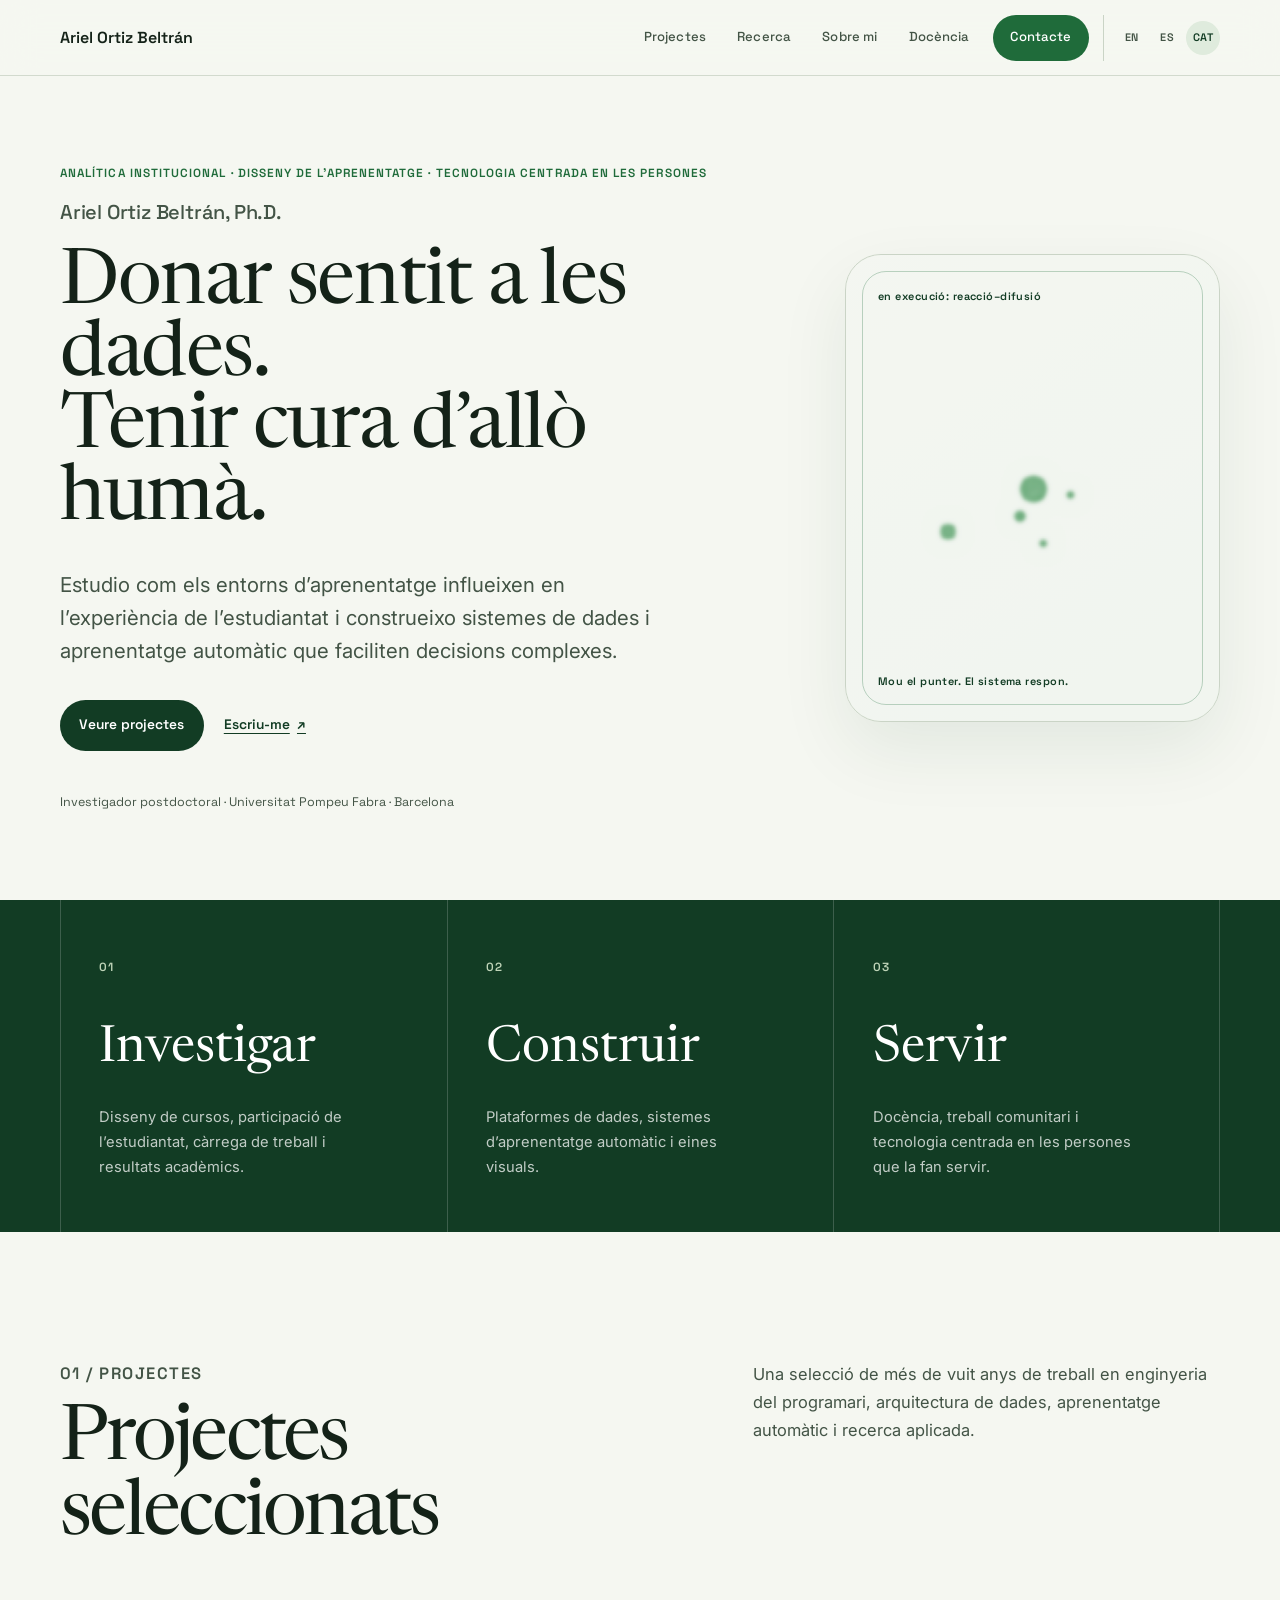
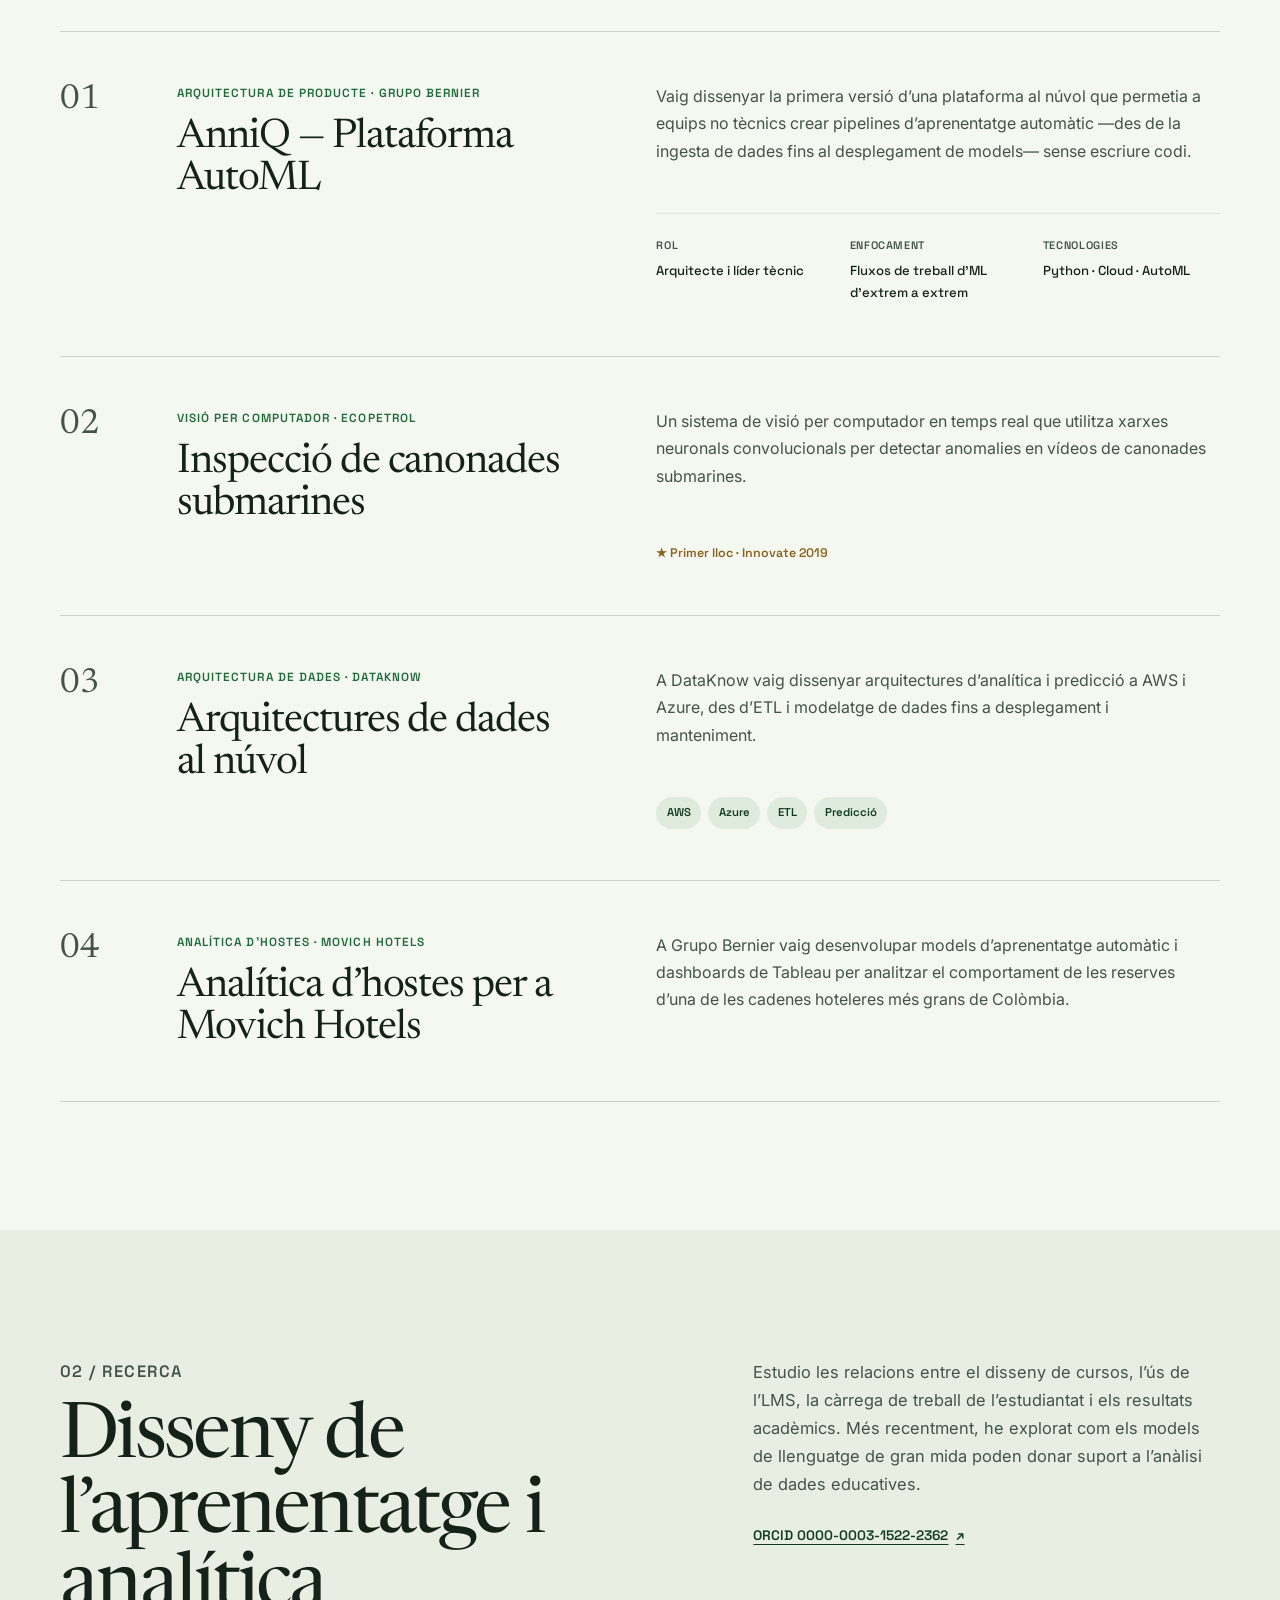
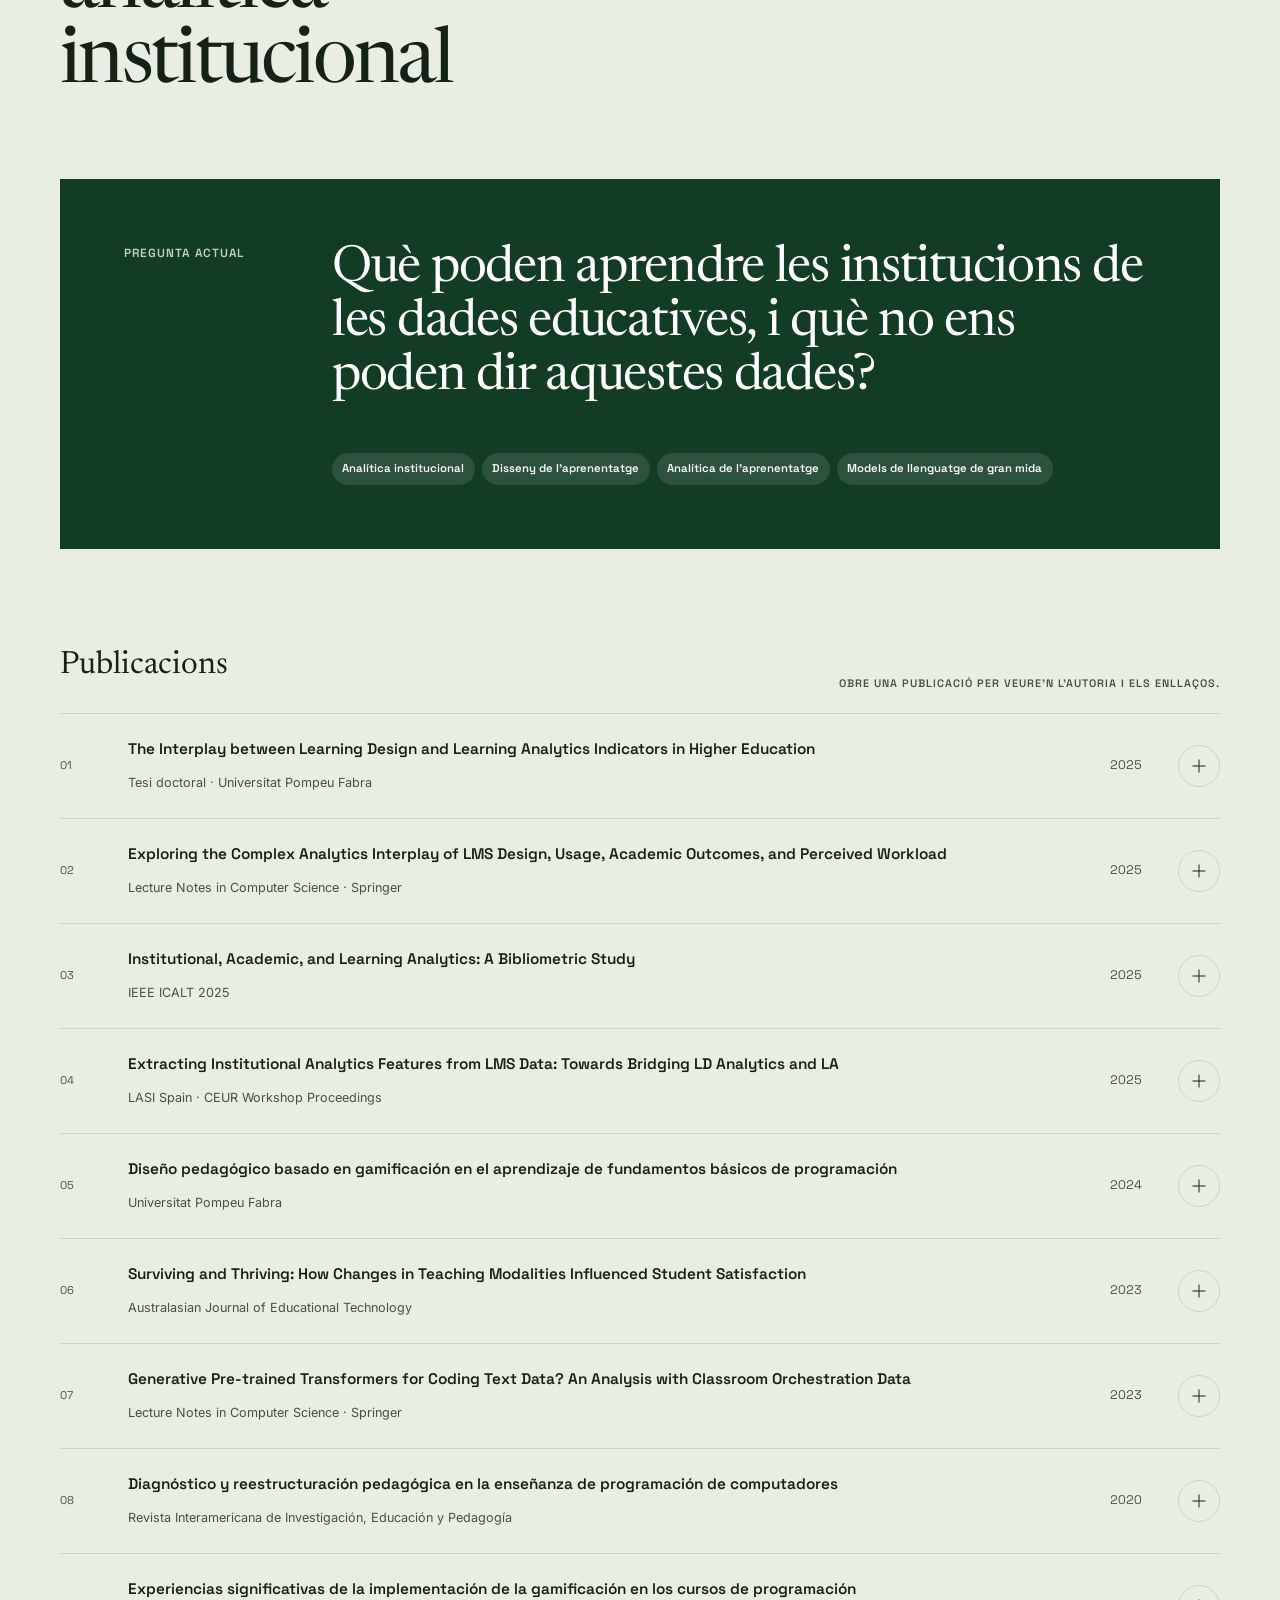
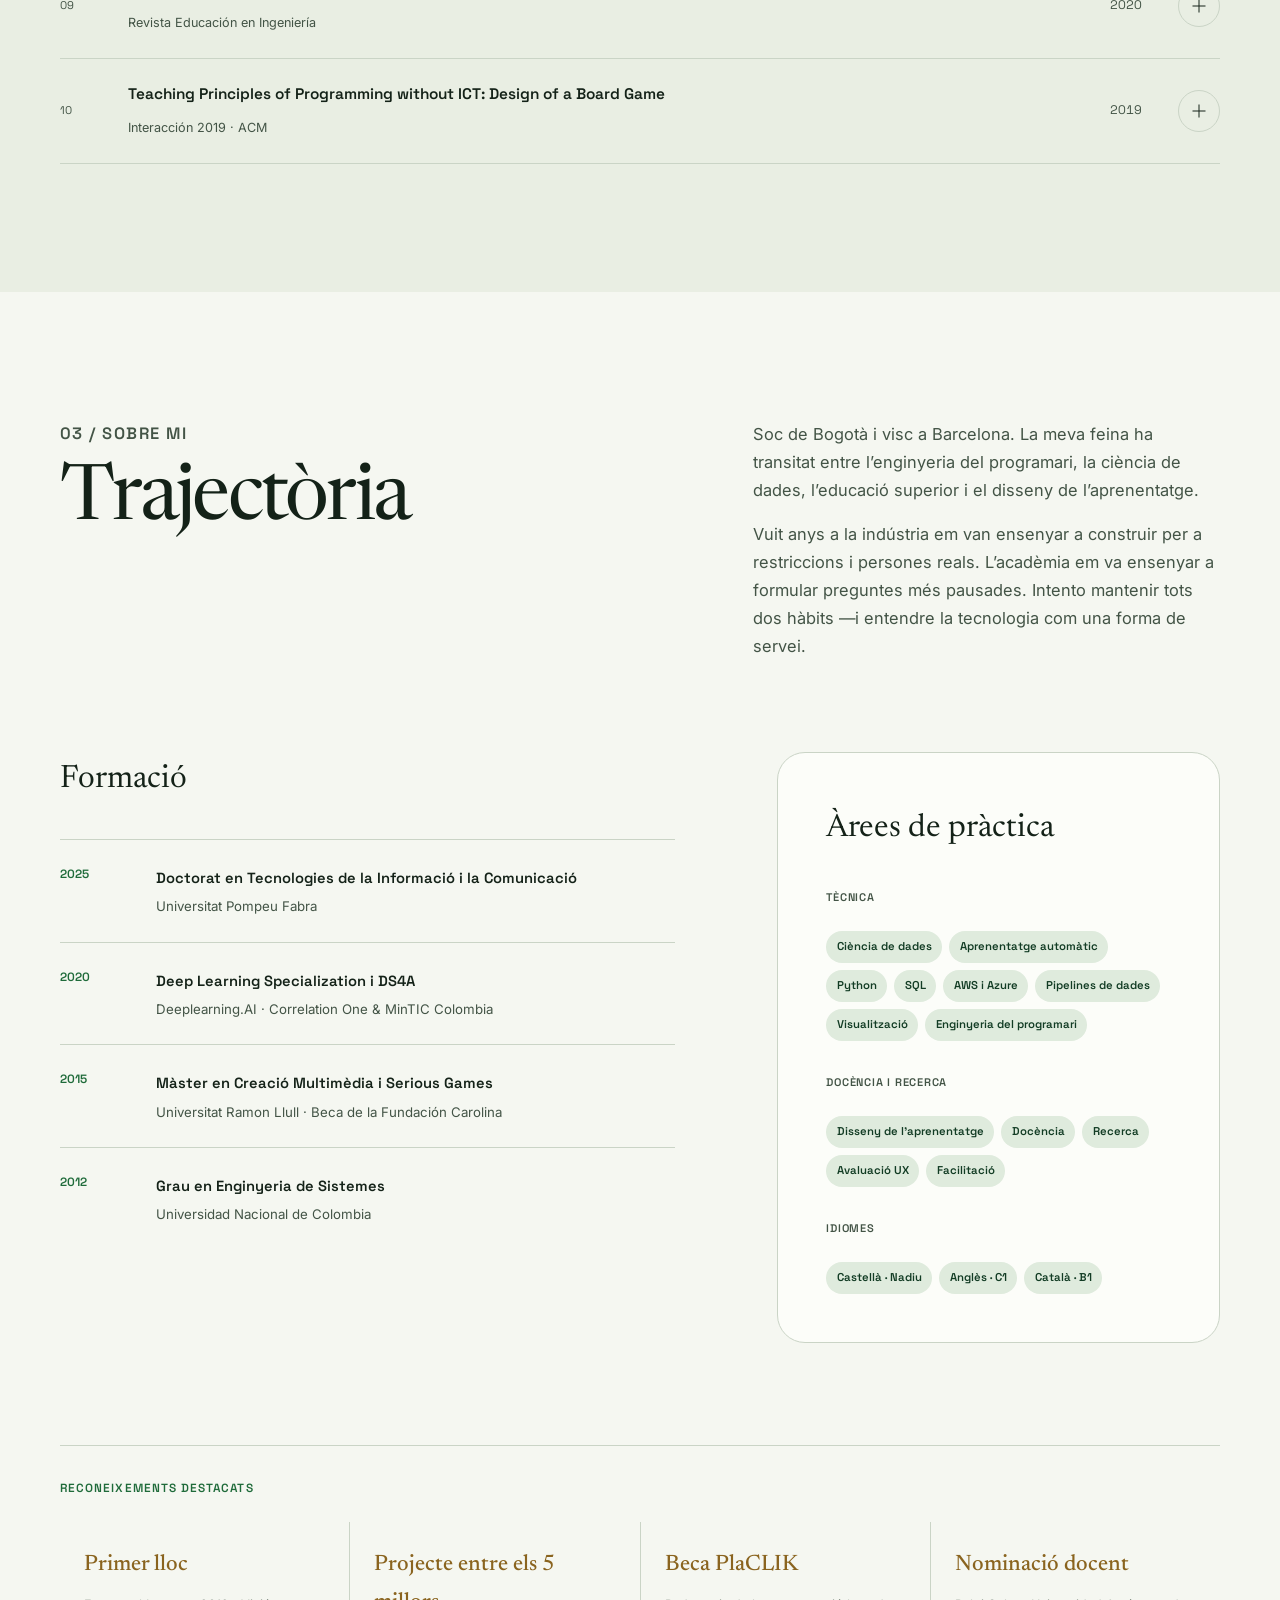
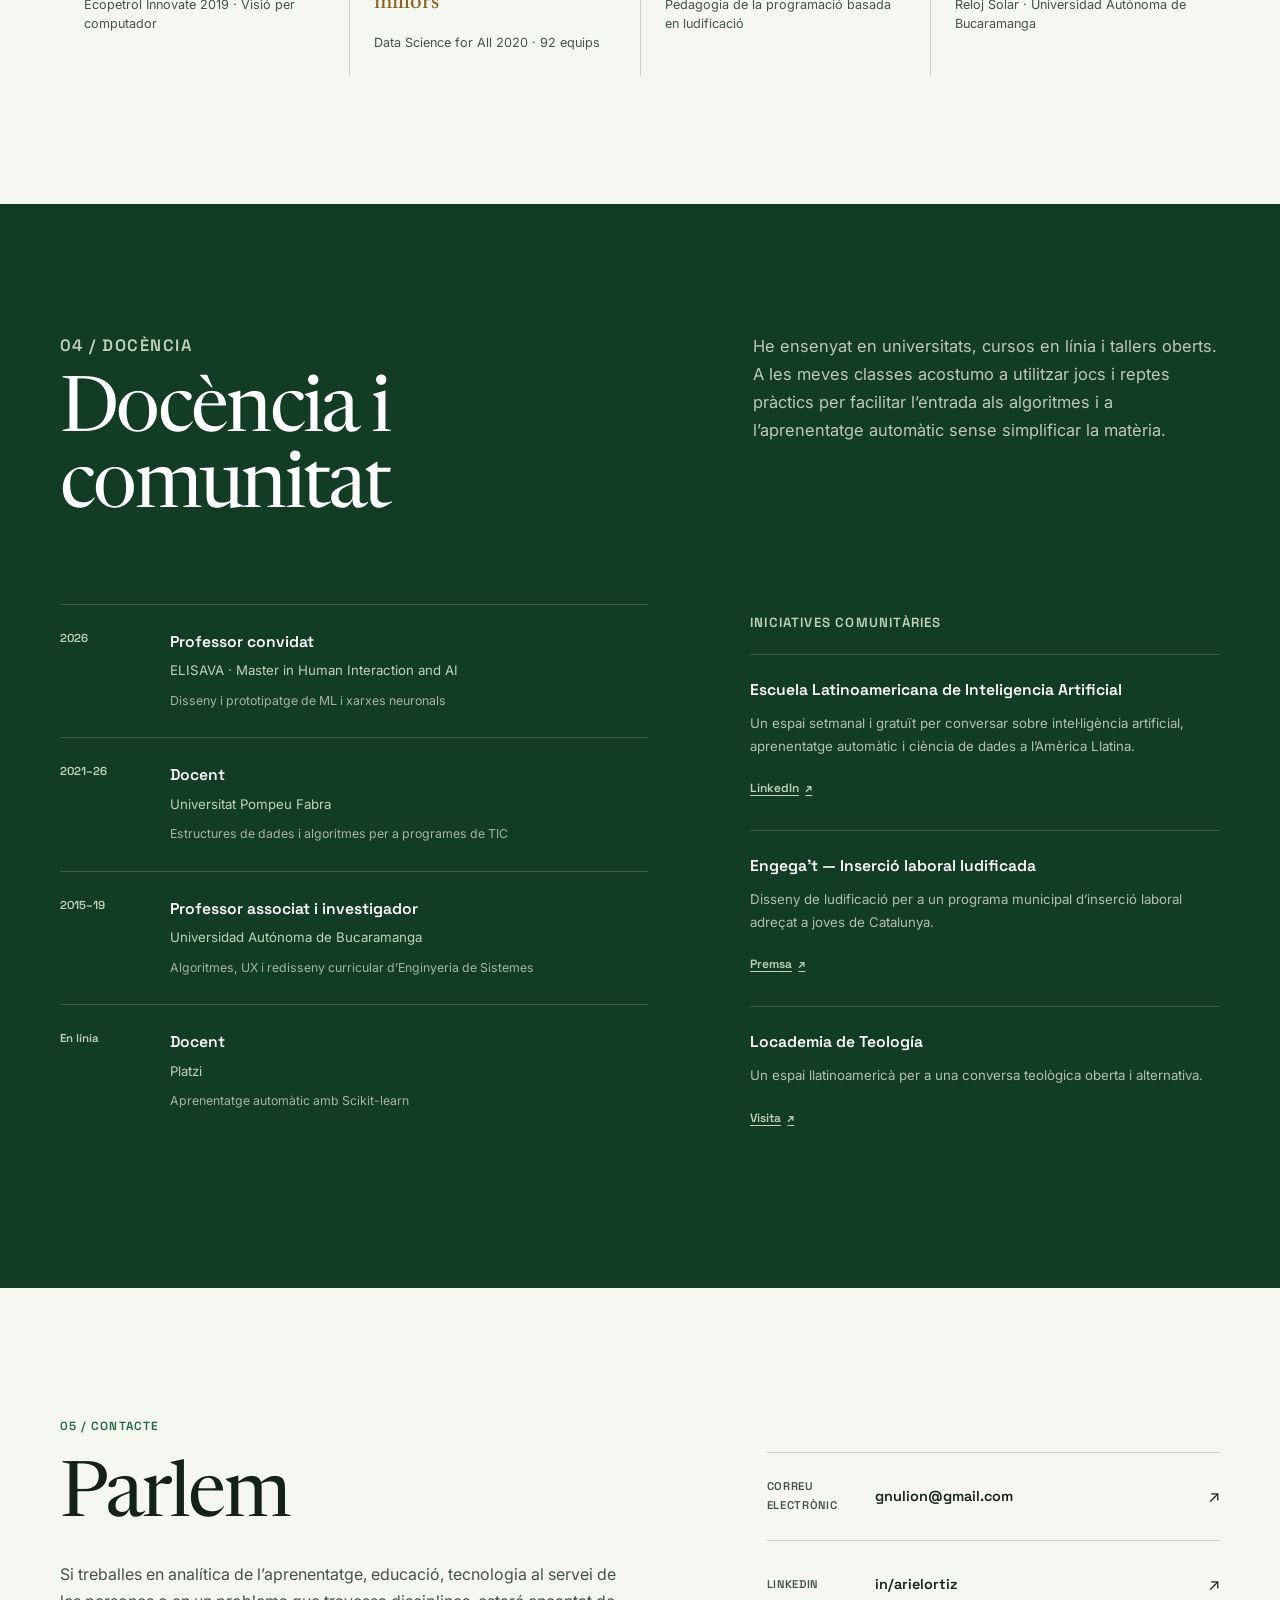
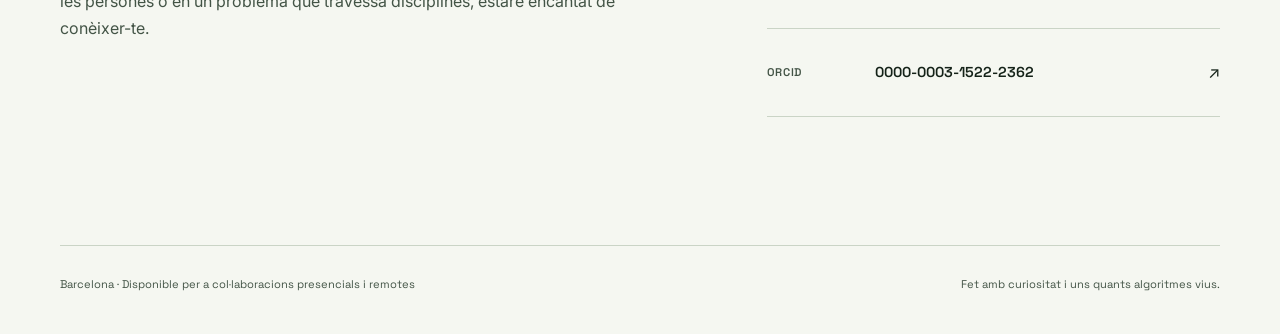
==== ca/index.html @ 8d841910 "Add English, Spanish, and Catalan portfolio locales" ====
<!DOCTYPE html>
<html lang="ca">
<head>
  <meta charset="UTF-8">
  <meta name="viewport" content="width=device-width, initial-scale=1.0">
  <title>Ariel Ortiz Beltrán — Investigador, enginyer i educador</title>
  <meta name="description" content="Investigador en analítica institucional i disseny de l’aprenentatge, amb experiència en arquitectura de dades, aprenentatge automàtic i educació superior.">
  <meta name="theme-color" content="#F5F7F1">
  <link rel="canonical" href="https://portfolio.ludthor.es/ca/">
  <link rel="alternate" hreflang="en" href="https://portfolio.ludthor.es/">
  <link rel="alternate" hreflang="es" href="https://portfolio.ludthor.es/es/">
  <link rel="alternate" hreflang="ca" href="https://portfolio.ludthor.es/ca/">
  <link rel="alternate" hreflang="x-default" href="https://portfolio.ludthor.es/">
  <meta property="og:title" content="Ariel Ortiz Beltrán — Portafolis">
  <meta property="og:description" content="Donar sentit a les dades. Tenir cura d’allò humà.">
  <meta property="og:type" content="website">
  <meta property="og:url" content="https://portfolio.ludthor.es/ca/">
  <meta property="og:locale" content="ca_ES">
  <meta property="og:locale:alternate" content="en_US">
  <meta property="og:locale:alternate" content="es_ES">
  <link rel="preconnect" href="https://fonts.googleapis.com">
  <link rel="preconnect" href="https://fonts.gstatic.com" crossorigin>
  <link href="https://fonts.googleapis.com/css2?family=Newsreader:opsz,wght@6..72,400;6..72,500&amp;family=Space+Grotesk:wght@400;500;600&amp;family=Inter:wght@400;500&amp;display=swap" rel="stylesheet">
  <link rel="stylesheet" href="/css/style.css?v=i18n-20260901-5">
</head>
<body>
  <a href="#main" class="skip-link">Ves al contingut</a>

  <header class="site-header">
    <a href="#hero" class="wordmark" aria-label="Ariel Ortiz Beltrán, inici">
      <span class="wordmark-name">Ariel Ortiz Beltrán</span>
      <span class="wordmark-mark" aria-hidden="true">AOB</span>
    </a>

    <button class="nav-toggle" type="button" aria-expanded="false" aria-controls="main-nav">
      <span>Menú</span>
      <span class="nav-toggle-lines" aria-hidden="true"></span>
    </button>

    <nav id="main-nav" class="nav" aria-label="Navegació principal">
      <a href="#work" class="nav-link">Projectes</a>
      <a href="#research" class="nav-link">Recerca</a>
      <a href="#about" class="nav-link">Sobre mi</a>
      <a href="#teaching" class="nav-link">Docència</a>
      <a href="#contact" class="nav-link nav-link--contact">Contacte</a>
      <div class="language-switcher" role="group" aria-label="Tria l’idioma">
        <a href="/" class="language-link" data-language-link data-base-path="/" hreflang="en" lang="en" aria-label="English">EN</a>
        <a href="/es/" class="language-link" data-language-link data-base-path="/es/" hreflang="es" lang="es" aria-label="Español">ES</a>
        <a href="/ca/" class="language-link" data-language-link data-base-path="/ca/" hreflang="ca" lang="ca" aria-label="Català" aria-current="page">CAT</a>
      </div>
    </nav>
  </header>

  <main id="main">
    <section id="hero" class="hero section-shell" aria-labelledby="hero-title">
      <div class="hero-copy">
        <p class="eyebrow">Analítica institucional · Disseny de l’aprenentatge · Tecnologia centrada en les persones</p>
        <h1 id="hero-title">
          <span class="hero-name">Ariel Ortiz Beltrán, Ph.D.</span>
          <span class="hero-statement">Donar sentit a les dades.<br>Tenir cura d’allò humà.</span>
        </h1>
        <p class="hero-intro">Estudio com els entorns d’aprenentatge influeixen en l’experiència de l’estudiantat i construeixo sistemes de dades i aprenentatge automàtic que faciliten decisions complexes.</p>
        <div class="hero-actions">
          <a href="#work" class="button button--primary">Veure projectes</a>
          <a href="mailto:gnulion@gmail.com" class="text-link">Escriu-me <span aria-hidden="true">↗</span></a>
        </div>
        <p class="hero-affiliation">Investigador postdoctoral · Universitat Pompeu Fabra · Barcelona</p>
      </div>

      <div class="hero-art" aria-hidden="true">
        <canvas id="alife-bg"></canvas>
        <div class="hero-art-frame"></div>
        <span id="alife-label" data-running="en execució:" data-boids="estol de boids" data-reaction-diffusion="reacció–difusió" data-game-of-life="joc de la vida"></span>
        <span class="hero-art-note">Mou el punter. El sistema respon.</span>
      </div>
    </section>

    <section class="principles" aria-label="Àmbits de pràctica">
      <div class="section-shell principles-grid">
        <article>
          <span class="index">01</span>
          <h2>Investigar</h2>
          <p>Disseny de cursos, participació de l’estudiantat, càrrega de treball i resultats acadèmics.</p>
        </article>
        <article>
          <span class="index">02</span>
          <h2>Construir</h2>
          <p>Plataformes de dades, sistemes d’aprenentatge automàtic i eines visuals.</p>
        </article>
        <article>
          <span class="index">03</span>
          <h2>Servir</h2>
          <p>Docència, treball comunitari i tecnologia centrada en les persones que la fan servir.</p>
        </article>
      </div>
    </section>

    <section id="work" class="section section-shell">
      <header class="section-heading">
        <div>
          <p class="section-kicker">01 / Projectes</p>
          <h2>Projectes seleccionats</h2>
        </div>
        <p>Una selecció de més de vuit anys de treball en enginyeria del programari, arquitectura de dades, aprenentatge automàtic i recerca aplicada.</p>
      </header>

      <div class="case-studies">
        <article class="case-study">
          <p class="case-study-index" aria-hidden="true">01</p>
          <div class="case-study-heading">
            <p class="case-study-meta">Arquitectura de producte · Grupo Bernier</p>
            <h3>AnniQ — Plataforma AutoML</h3>
          </div>
          <div class="case-study-copy">
            <p>Vaig dissenyar la primera versió d’una plataforma al núvol que permetia a equips no tècnics crear pipelines d’aprenentatge automàtic —des de la ingesta de dades fins al desplegament de models— sense escriure codi.</p>
            <dl class="case-study-facts">
              <div><dt>Rol</dt><dd>Arquitecte i líder tècnic</dd></div>
              <div><dt>Enfocament</dt><dd>Fluxos de treball d’ML d’extrem a extrem</dd></div>
              <div><dt>Tecnologies</dt><dd>Python · Cloud · AutoML</dd></div>
            </dl>
          </div>
        </article>

        <article class="case-study">
          <p class="case-study-index" aria-hidden="true">02</p>
          <div class="case-study-heading">
            <p class="case-study-meta">Visió per computador · Ecopetrol</p>
            <h3>Inspecció de canonades submarines</h3>
          </div>
          <div class="case-study-copy">
            <p>Un sistema de visió per computador en temps real que utilitza xarxes neuronals convolucionals per detectar anomalies en vídeos de canonades submarines.</p>
            <p class="outcome"><span aria-hidden="true">★</span> Primer lloc · Innovate 2019</p>
          </div>
        </article>

        <article class="case-study">
          <p class="case-study-index" aria-hidden="true">03</p>
          <div class="case-study-heading">
            <p class="case-study-meta">Arquitectura de dades · DataKnow</p>
            <h3>Arquitectures de dades al núvol</h3>
          </div>
          <div class="case-study-copy">
            <p>A DataKnow vaig dissenyar arquitectures d’analítica i predicció a AWS i Azure, des d’ETL i modelatge de dades fins a desplegament i manteniment.</p>
            <div class="tag-list" aria-label="Tecnologies">
              <span>AWS</span><span>Azure</span><span>ETL</span><span>Predicció</span>
            </div>
          </div>
        </article>

        <article class="case-study">
          <p class="case-study-index" aria-hidden="true">04</p>
          <div class="case-study-heading">
            <p class="case-study-meta">Analítica d’hostes · Movich Hotels</p>
            <h3>Analítica d’hostes per a Movich Hotels</h3>
          </div>
          <div class="case-study-copy">
            <p>A Grupo Bernier vaig desenvolupar models d’aprenentatge automàtic i dashboards de Tableau per analitzar el comportament de les reserves d’una de les cadenes hoteleres més grans de Colòmbia.</p>
          </div>
        </article>
      </div>
    </section>

    <section id="research" class="section section--tinted">
      <div class="section-shell">
        <header class="section-heading">
          <div>
            <p class="section-kicker">02 / Recerca</p>
            <h2>Disseny de l’aprenentatge i analítica institucional</h2>
          </div>
          <div>
            <p>Estudio les relacions entre el disseny de cursos, l’ús de l’LMS, la càrrega de treball de l’estudiantat i els resultats acadèmics. Més recentment, he explorat com els models de llenguatge de gran mida poden donar suport a l’anàlisi de dades educatives.</p>
            <a href="https://orcid.org/0000-0003-1522-2362" target="_blank" rel="noopener noreferrer" class="text-link">ORCID 0000-0003-1522-2362 <span aria-hidden="true">↗</span></a>
          </div>
        </header>

        <div class="research-focus" aria-label="Enfocament actual de recerca">
          <p class="research-focus-label">Pregunta actual</p>
          <blockquote>Què poden aprendre les institucions de les dades educatives, i què no ens poden dir aquestes dades?</blockquote>
          <div class="tag-list">
            <span>Analítica institucional</span>
            <span>Disseny de l’aprenentatge</span>
            <span>Analítica de l’aprenentatge</span>
            <span>Models de llenguatge de gran mida</span>
          </div>
        </div>

        <div class="publication-heading">
          <h3>Publicacions</h3>
          <p>Obre una publicació per veure’n l’autoria i els enllaços.</p>
        </div>

        <ol class="publications">
          <li class="pub" data-year="2025">
            <button class="pub-header" aria-expanded="false" aria-controls="pub-1-details">
              <span class="pub-index">01</span>
              <span class="pub-title" lang="en">The Interplay between Learning Design and Learning Analytics Indicators in Higher Education</span>
              <span class="pub-venue">Tesi doctoral · Universitat Pompeu Fabra</span>
              <span class="pub-year">2025</span>
              <span class="pub-toggle" aria-hidden="true"></span>
            </button>
            <div id="pub-1-details" class="pub-details" hidden>
              <p class="pub-authors">Ortiz-Beltrán, Ariel</p>
              <a href="https://hdl.handle.net/10803/695430" target="_blank" rel="noopener noreferrer" class="text-link">Veure la tesi <span aria-hidden="true">↗</span></a>
            </div>
          </li>

          <li class="pub" data-year="2025">
            <button class="pub-header" aria-expanded="false" aria-controls="pub-2-details">
              <span class="pub-index">02</span>
              <span class="pub-title" lang="en">Exploring the Complex Analytics Interplay of LMS Design, Usage, Academic Outcomes, and Perceived Workload</span>
              <span class="pub-venue">Lecture Notes in Computer Science · Springer</span>
              <span class="pub-year">2025</span>
              <span class="pub-toggle" aria-hidden="true"></span>
            </button>
            <div id="pub-2-details" class="pub-details" hidden>
              <p class="pub-authors">Ortiz-Beltrán, A., Marques, F., &amp; Hernández-Leo, D.</p>
              <a href="https://doi.org/10.1007/978-3-032-03873-9_26" target="_blank" rel="noopener noreferrer" class="text-link">DOI <span aria-hidden="true">↗</span></a>
            </div>
          </li>

          <li class="pub" data-year="2025">
            <button class="pub-header" aria-expanded="false" aria-controls="pub-3-details">
              <span class="pub-index">03</span>
              <span class="pub-title" lang="en">Institutional, Academic, and Learning Analytics: A Bibliometric Study</span>
              <span class="pub-venue">IEEE ICALT 2025</span>
              <span class="pub-year">2025</span>
              <span class="pub-toggle" aria-hidden="true"></span>
            </button>
            <div id="pub-3-details" class="pub-details" hidden>
              <p class="pub-authors">Marques, F., Ortiz-Beltrán, A., Hernández-Leo, D., &amp; Castillo, C.</p>
              <a href="https://doi.org/10.1109/ICALT64023.2025.00043" target="_blank" rel="noopener noreferrer" class="text-link">DOI <span aria-hidden="true">↗</span></a>
            </div>
          </li>

          <li class="pub" data-year="2025">
            <button class="pub-header" aria-expanded="false" aria-controls="pub-4-details">
              <span class="pub-index">04</span>
              <span class="pub-title" lang="en">Extracting Institutional Analytics Features from LMS Data: Towards Bridging LD Analytics and LA</span>
              <span class="pub-venue">LASI Spain · CEUR Workshop Proceedings</span>
              <span class="pub-year">2025</span>
              <span class="pub-toggle" aria-hidden="true"></span>
            </button>
            <div id="pub-4-details" class="pub-details" hidden>
              <p class="pub-authors">Ortiz-Beltrán, A. &amp; Hernández-Leo, D.</p>
              <a href="https://ceur-ws.org/Vol-4148/Paper2.pdf" target="_blank" rel="noopener noreferrer" class="text-link">Article <span aria-hidden="true">↗</span></a>
            </div>
          </li>

          <li class="pub" data-year="2024">
            <button class="pub-header" aria-expanded="false" aria-controls="pub-5-details">
              <span class="pub-index">05</span>
              <span class="pub-title" lang="es">Diseño pedagógico basado en gamificación en el aprendizaje de fundamentos básicos de programación</span>
              <span class="pub-venue">Universitat Pompeu Fabra</span>
              <span class="pub-year">2024</span>
              <span class="pub-toggle" aria-hidden="true"></span>
            </button>
            <div id="pub-5-details" class="pub-details" hidden>
              <p class="pub-authors">Santos Rodríguez, P. &amp; Ortiz Beltrán, A.</p>
              <a href="https://hdl.handle.net/10230/70405" target="_blank" rel="noopener noreferrer" class="text-link">Veure <span aria-hidden="true">↗</span></a>
            </div>
          </li>

          <li class="pub" data-year="2023">
            <button class="pub-header" aria-expanded="false" aria-controls="pub-6-details">
              <span class="pub-index">06</span>
              <span class="pub-title" lang="en">Surviving and Thriving: How Changes in Teaching Modalities Influenced Student Satisfaction</span>
              <span class="pub-venue">Australasian Journal of Educational Technology</span>
              <span class="pub-year">2023</span>
              <span class="pub-toggle" aria-hidden="true"></span>
            </button>
            <div id="pub-6-details" class="pub-details" hidden>
              <p class="pub-authors">Ortiz Beltrán, A., Hernandez-Leo, D., &amp; Amarasinghe, I.</p>
              <a href="https://doi.org/10.14742/ajet.8958" target="_blank" rel="noopener noreferrer" class="text-link">DOI <span aria-hidden="true">↗</span></a>
            </div>
          </li>

          <li class="pub" data-year="2023">
            <button class="pub-header" aria-expanded="false" aria-controls="pub-7-details">
              <span class="pub-index">07</span>
              <span class="pub-title" lang="en">Generative Pre-trained Transformers for Coding Text Data? An Analysis with Classroom Orchestration Data</span>
              <span class="pub-venue">Lecture Notes in Computer Science · Springer</span>
              <span class="pub-year">2023</span>
              <span class="pub-toggle" aria-hidden="true"></span>
            </button>
            <div id="pub-7-details" class="pub-details" hidden>
              <p class="pub-authors">Amarasinghe, I., Marques, F., Ortiz-Beltrán, A., &amp; Hernández-Leo, D.</p>
              <a href="https://doi.org/10.1007/978-3-031-42682-7_3" target="_blank" rel="noopener noreferrer" class="text-link">DOI <span aria-hidden="true">↗</span></a>
            </div>
          </li>

          <li class="pub" data-year="2020">
            <button class="pub-header" aria-expanded="false" aria-controls="pub-8-details">
              <span class="pub-index">08</span>
              <span class="pub-title" lang="es">Diagnóstico y reestructuración pedagógica en la enseñanza de programación de computadores</span>
              <span class="pub-venue">Revista Interamericana de Investigación, Educación y Pedagogía</span>
              <span class="pub-year">2020</span>
              <span class="pub-toggle" aria-hidden="true"></span>
            </button>
            <div id="pub-8-details" class="pub-details" hidden>
              <p class="pub-authors">Ramírez Prada, P.C., Ortiz Beltrán, A.O., &amp; Lobo Quintero, R.A.</p>
              <a href="https://doi.org/10.15332/25005421.6000" target="_blank" rel="noopener noreferrer" class="text-link">DOI <span aria-hidden="true">↗</span></a>
            </div>
          </li>

          <li class="pub" data-year="2020">
            <button class="pub-header" aria-expanded="false" aria-controls="pub-9-details">
              <span class="pub-index">09</span>
              <span class="pub-title" lang="es">Experiencias significativas de la implementación de la gamificación en los cursos de programación</span>
              <span class="pub-venue">Revista Educación en Ingeniería</span>
              <span class="pub-year">2020</span>
              <span class="pub-toggle" aria-hidden="true"></span>
            </button>
            <div id="pub-9-details" class="pub-details" hidden>
              <p class="pub-authors">Ramírez, P., Ortiz-Beltran, A., &amp; Lobo-Quintero, R.</p>
              <a href="https://doi.org/10.26507/REI.V15N29.1031" target="_blank" rel="noopener noreferrer" class="text-link">DOI <span aria-hidden="true">↗</span></a>
            </div>
          </li>

          <li class="pub" data-year="2019">
            <button class="pub-header" aria-expanded="false" aria-controls="pub-10-details">
              <span class="pub-index">10</span>
              <span class="pub-title" lang="en">Teaching Principles of Programming without ICT: Design of a Board Game</span>
              <span class="pub-venue">Interacción 2019 · ACM</span>
              <span class="pub-year">2019</span>
              <span class="pub-toggle" aria-hidden="true"></span>
            </button>
            <div id="pub-10-details" class="pub-details" hidden>
              <p class="pub-authors">Espinosa C., M.A., Uribe O., N.A., Sarmiento, R.E., Casanova, P.E., &amp; Ortiz-Beltrán, A.</p>
              <a href="https://doi.org/10.1145/3335595.3335627" target="_blank" rel="noopener noreferrer" class="text-link">DOI <span aria-hidden="true">↗</span></a>
            </div>
          </li>
        </ol>
      </div>
    </section>

    <section id="about" class="section section-shell">
      <header class="section-heading">
        <div>
          <p class="section-kicker">03 / Sobre mi</p>
          <h2>Trajectòria</h2>
        </div>
        <div class="about-intro">
          <p>Soc de Bogotà i visc a Barcelona. La meva feina ha transitat entre l’enginyeria del programari, la ciència de dades, l’educació superior i el disseny de l’aprenentatge.</p>
          <p>Vuit anys a la indústria em van ensenyar a construir per a restriccions i persones reals. L’acadèmia em va ensenyar a formular preguntes més pausades. Intento mantenir tots dos hàbits —i entendre la tecnologia com una forma de servei.</p>
        </div>
      </header>

      <div class="about-grid">
        <div class="timeline">
          <h3>Formació</h3>
          <ol>
            <li><span>2025</span><div><strong>Doctorat en Tecnologies de la Informació i la Comunicació</strong><p>Universitat Pompeu Fabra</p></div></li>
            <li><span>2020</span><div><strong>Deep Learning Specialization i DS4A</strong><p>Deeplearning.AI · Correlation One &amp; MinTIC Colombia</p></div></li>
            <li><span>2015</span><div><strong>Màster en Creació Multimèdia i Serious Games</strong><p>Universitat Ramon Llull · Beca de la Fundación Carolina</p></div></li>
            <li><span>2012</span><div><strong>Grau en Enginyeria de Sistemes</strong><p>Universidad Nacional de Colombia</p></div></li>
          </ol>
        </div>

        <aside class="practice-card">
          <h3>Àrees de pràctica</h3>
          <div class="practice-group">
            <p>Tècnica</p>
            <div class="tag-list"><span>Ciència de dades</span><span>Aprenentatge automàtic</span><span>Python</span><span>SQL</span><span>AWS i Azure</span><span>Pipelines de dades</span><span>Visualització</span><span>Enginyeria del programari</span></div>
          </div>
          <div class="practice-group">
            <p>Docència i recerca</p>
            <div class="tag-list"><span>Disseny de l’aprenentatge</span><span>Docència</span><span>Recerca</span><span>Avaluació UX</span><span>Facilitació</span></div>
          </div>
          <div class="practice-group">
            <p>Idiomes</p>
            <div class="tag-list"><span>Castellà · Nadiu</span><span>Anglès · C1</span><span>Català · B1</span></div>
          </div>
        </aside>
      </div>

      <div class="recognition">
        <p class="section-kicker">Reconeixements destacats</p>
        <div class="recognition-grid">
          <p><strong>Primer lloc</strong><span>Ecopetrol Innovate 2019 · Visió per computador</span></p>
          <p><strong>Projecte entre els 5 millors</strong><span>Data Science for All 2020 · 92 equips</span></p>
          <p><strong>Beca PlaCLIK</strong><span>Pedagogia de la programació basada en ludificació</span></p>
          <p><strong>Nominació docent</strong><span>Reloj Solar · Universidad Autónoma de Bucaramanga</span></p>
        </div>
      </div>
    </section>

    <section id="teaching" class="section section--dark">
      <div class="section-shell">
        <header class="section-heading">
          <div>
            <p class="section-kicker">04 / Docència</p>
            <h2>Docència i comunitat</h2>
          </div>
          <p>He ensenyat en universitats, cursos en línia i tallers oberts. A les meves classes acostumo a utilitzar jocs i reptes pràctics per facilitar l’entrada als algoritmes i a l’aprenentatge automàtic sense simplificar la matèria.</p>
        </header>

        <div class="teaching-layout">
          <div class="roles">
            <article><span>2026</span><div><h3>Professor convidat</h3><p>ELISAVA · Master in Human Interaction and AI</p><small>Disseny i prototipatge de ML i xarxes neuronals</small></div></article>
            <article><span>2021–26</span><div><h3>Docent</h3><p>Universitat Pompeu Fabra</p><small>Estructures de dades i algoritmes per a programes de TIC</small></div></article>
            <article><span>2015–19</span><div><h3>Professor associat i investigador</h3><p>Universidad Autónoma de Bucaramanga</p><small>Algoritmes, UX i redisseny curricular d’Enginyeria de Sistemes</small></div></article>
            <article><span>En línia</span><div><h3>Docent</h3><p>Platzi</p><small>Aprenentatge automàtic amb Scikit-learn</small></div></article>
          </div>

          <div class="community">
            <p class="section-kicker">Iniciatives comunitàries</p>
            <article>
              <h3>Escuela Latinoamericana de Inteligencia Artificial</h3>
              <p>Un espai setmanal i gratuït per conversar sobre intel·ligència artificial, aprenentatge automàtic i ciència de dades a l’Amèrica Llatina.</p>
              <a href="https://www.linkedin.com/company/escuelaia" target="_blank" rel="noopener noreferrer">LinkedIn <span aria-hidden="true">↗</span></a>
            </article>
            <article>
              <h3>Engega’t — Inserció laboral ludificada</h3>
              <p>Disseny de ludificació per a un programa municipal d’inserció laboral adreçat a joves de Catalunya.</p>
              <a href="https://www.url.edu/ca/sala-de-premsa/noticies/institucional/2016/lajuntament-de-santa-perpetua-i-la-salle-url-apliquen-la-gamificacio-un-programa-dorientacio-laboral-joves-de-16-29-anys" target="_blank" rel="noopener noreferrer">Premsa <span aria-hidden="true">↗</span></a>
            </article>
            <article>
              <h3>Locademia de Teología</h3>
              <p>Un espai llatinoamericà per a una conversa teològica oberta i alternativa.</p>
              <a href="https://locademiadeteologia.wordpress.com/" target="_blank" rel="noopener noreferrer">Visita <span aria-hidden="true">↗</span></a>
            </article>
          </div>
        </div>
      </div>
    </section>

    <section id="contact" class="contact section-shell">
      <p class="section-kicker">05 / Contacte</p>
      <div class="contact-grid">
        <div>
          <h2>Parlem</h2>
          <p>Si treballes en analítica de l’aprenentatge, educació, tecnologia al servei de les persones o en un problema que travessa disciplines, estaré encantat de conèixer-te.</p>
        </div>
        <div class="contact-links">
          <a href="mailto:gnulion@gmail.com"><span>Correu electrònic</span><strong>gnulion@gmail.com</strong><i aria-hidden="true">↗</i></a>
          <a href="https://www.linkedin.com/in/arielortiz" target="_blank" rel="noopener noreferrer"><span>LinkedIn</span><strong>in/arielortiz</strong><i aria-hidden="true">↗</i></a>
          <a href="https://orcid.org/0000-0003-1522-2362" target="_blank" rel="noopener noreferrer"><span>ORCID</span><strong>0000-0003-1522-2362</strong><i aria-hidden="true">↗</i></a>
        </div>
      </div>
      <footer class="site-footer">
        <p>Barcelona · Disponible per a col·laboracions presencials i remotes</p>
        <p>Fet amb curiositat i uns quants algoritmes vius.</p>
      </footer>
    </section>
  </main>

  <script type="module" src="/js/alife/loader.js?v=i18n-20260901-5"></script>
  <script type="module" src="/js/main.js?v=i18n-20260901-5"></script>
</body>
</html>
---- css/style.css ----
/* Ariel Ortiz Beltrán — Living Editorial */

:root {
  --paper: #F5F7F1;
  --paper-deep: #E9EEE3;
  --surface: #FCFDF9;
  --ink: #142218;
  --ink-soft: #435446;
  --forest: #1F6B3A;
  --forest-deep: #123C24;
  --moss: #BFD4B8;
  --moss-light: #DFEBDD;
  --gold: #8A641F;
  --line: #CAD4C6;
  --line-light: #DEE5DA;
  --font-display: 'Newsreader', Georgia, serif;
  --font-ui: 'Space Grotesk', -apple-system, BlinkMacSystemFont, 'Segoe UI', sans-serif;
  --font-body: 'Inter', -apple-system, BlinkMacSystemFont, 'Segoe UI', sans-serif;
  --shell: 1160px;
  --radius-sm: 6px;
  --radius: 14px;
  --radius-lg: 28px;
  --header-height: 76px;
  --section-space: clamp(5rem, 10vw, 9rem);
}

*, *::before, *::after {
  box-sizing: border-box;
}

html {
  scroll-behavior: smooth;
  -webkit-text-size-adjust: 100%;
}

body {
  margin: 0;
  color: var(--ink);
  background: var(--paper);
  font-family: var(--font-body);
  font-size: 1rem;
  line-height: 1.7;
  -webkit-font-smoothing: antialiased;
  text-rendering: optimizeLegibility;
}

body.nav-open {
  overflow: hidden;
}

a {
  color: inherit;
}

button,
a {
  -webkit-tap-highlight-color: transparent;
}

button {
  font: inherit;
}

:focus-visible {
  outline: 3px solid var(--forest);
  outline-offset: 4px;
}

::selection {
  color: var(--ink);
  background: var(--moss);
}

.skip-link {
  position: fixed;
  top: 0;
  left: 1rem;
  z-index: 1000;
  padding: 0.7rem 1rem;
  color: #fff;
  background: var(--forest-deep);
  border-radius: 0 0 var(--radius-sm) var(--radius-sm);
  transform: translateY(-120%);
  transition: transform 160ms ease;
}

.skip-link:focus {
  transform: translateY(0);
}

.section-shell {
  width: min(calc(100% - 3rem), var(--shell));
  margin-inline: auto;
}

section[id] {
  scroll-margin-top: calc(var(--header-height) + 1.5rem);
}

.site-header {
  position: sticky;
  top: 0;
  z-index: 100;
  min-height: var(--header-height);
  display: flex;
  align-items: center;
  gap: 2rem;
  padding: 0.75rem max(1.5rem, calc((100vw - var(--shell)) / 2));
  background: rgba(245, 247, 241, 0.88);
  border-bottom: 1px solid rgba(202, 212, 198, 0.8);
  backdrop-filter: blur(18px);
  -webkit-backdrop-filter: blur(18px);
}

.wordmark {
  min-height: 48px;
  display: inline-flex;
  align-items: center;
  text-decoration: none;
  font-family: var(--font-ui);
  font-weight: 600;
}

.wordmark-mark {
  display: none;
}

.nav {
  display: flex;
  align-items: center;
  gap: 0.25rem;
  margin-left: auto;
}

.nav-link {
  min-height: 46px;
  display: inline-flex;
  align-items: center;
  padding: 0 0.85rem;
  color: var(--ink-soft);
  border-radius: 999px;
  font-family: var(--font-ui);
  font-size: 0.82rem;
  font-weight: 500;
  letter-spacing: 0.01em;
  text-decoration: none;
  transition: color 180ms ease, background 180ms ease;
}

.nav-link:hover,
.nav-link[aria-current='true'] {
  color: var(--forest-deep);
  background: var(--moss-light);
}

.nav-link--contact {
  margin-left: 0.35rem;
  padding-inline: 1.1rem;
  color: #fff;
  background: var(--forest-deep);
}

.nav-link--contact:hover,
.nav-link--contact[aria-current='true'] {
  color: #fff;
  background: var(--forest);
}

.language-switcher {
  min-height: 46px;
  display: inline-flex;
  align-items: center;
  gap: 0.1rem;
  margin-left: 0.65rem;
  padding-left: 0.65rem;
  border-left: 1px solid var(--line);
}

.language-link {
  min-width: 34px;
  min-height: 34px;
  display: inline-flex;
  align-items: center;
  justify-content: center;
  padding: 0 0.35rem;
  color: var(--ink-soft);
  border-radius: 999px;
  font-family: var(--font-ui);
  font-size: 0.68rem;
  font-weight: 600;
  letter-spacing: 0.04em;
  text-decoration: none;
  transition: color 180ms ease, background 180ms ease;
}

.language-link:hover,
.language-link[aria-current='page'] {
  color: var(--forest-deep);
  background: var(--moss-light);
}

.nav-toggle {
  display: none;
  min-width: 48px;
  min-height: 48px;
  align-items: center;
  gap: 0.65rem;
  margin-left: auto;
  padding: 0.5rem 0;
  color: var(--ink);
  background: transparent;
  border: 0;
  cursor: pointer;
  font-family: var(--font-ui);
  font-size: 0.82rem;
  font-weight: 500;
}

.nav-toggle-lines,
.nav-toggle-lines::before {
  width: 22px;
  height: 1px;
  display: block;
  background: currentColor;
  content: '';
  transition: transform 180ms ease;
}

.nav-toggle-lines::before {
  transform: translateY(-6px);
}

.nav-toggle[aria-expanded='true'] .nav-toggle-lines {
  transform: rotate(45deg);
}

.nav-toggle[aria-expanded='true'] .nav-toggle-lines::before {
  transform: rotate(-90deg);
}

.hero {
  min-height: calc(100svh - var(--header-height));
  display: grid;
  grid-template-columns: minmax(0, 1.25fr) minmax(320px, 0.65fr);
  align-items: center;
  gap: clamp(2.5rem, 5vw, 5rem);
  padding-block: clamp(3rem, 7vh, 5.5rem);
}

.eyebrow,
.section-kicker,
.case-study-meta,
.research-focus-label,
.publication-heading p,
.index {
  margin: 0;
  color: var(--forest);
  font-family: var(--font-ui);
  font-size: 0.74rem;
  font-weight: 600;
  letter-spacing: 0.09em;
  text-transform: uppercase;
}

.hero h1 {
  margin: 0;
}

.hero-name {
  display: block;
  margin-top: 0.8rem;
  color: var(--ink-soft);
  font-family: var(--font-ui);
  font-size: clamp(1rem, 1.7vw, 1.25rem);
  font-weight: 500;
  letter-spacing: -0.01em;
}

.hero-statement {
  display: block;
  max-width: 780px;
  margin-top: 1.2rem;
  font-family: var(--font-display);
  font-size: clamp(3.6rem, 6vw, 6.5rem);
  font-weight: 400;
  font-kerning: normal;
  letter-spacing: -0.018em;
  line-height: 0.94;
}

.hero-intro {
  max-width: 590px;
  margin: 2rem 0 0;
  color: var(--ink-soft);
  font-size: clamp(1.05rem, 1.6vw, 1.3rem);
  line-height: 1.6;
}

.hero-actions {
  display: flex;
  flex-wrap: wrap;
  align-items: center;
  gap: 1.25rem;
  margin-top: 2rem;
}

.button {
  min-height: 50px;
  display: inline-flex;
  align-items: center;
  justify-content: center;
  padding: 0.8rem 1.15rem;
  border: 1px solid transparent;
  border-radius: 999px;
  font-family: var(--font-ui);
  font-size: 0.86rem;
  font-weight: 600;
  text-decoration: none;
  transition: transform 180ms ease, background 180ms ease;
}

.button--primary {
  color: #fff;
  background: var(--forest-deep);
}

.button--primary:hover {
  background: var(--forest);
  transform: translateY(-2px);
}

.text-link {
  min-height: 44px;
  display: inline-flex;
  align-items: center;
  gap: 0.45rem;
  color: var(--forest-deep);
  font-family: var(--font-ui);
  font-size: 0.86rem;
  font-weight: 600;
  text-decoration-thickness: 1px;
  text-underline-offset: 0.3em;
}

.text-link span {
  transition: transform 180ms ease;
}

.text-link:hover span {
  transform: translate(2px, -2px);
}

.hero-affiliation {
  margin: 2.6rem 0 0;
  color: var(--ink-soft);
  font-family: var(--font-ui);
  font-size: 0.78rem;
}

.hero-art {
  position: relative;
  width: min(100%, 460px);
  aspect-ratio: 4 / 5;
  justify-self: end;
  isolation: isolate;
  overflow: hidden;
  background: linear-gradient(145deg, var(--paper-deep), var(--moss-light));
  border: 1px solid var(--line);
  border-radius: 36px;
  box-shadow: 0 28px 70px rgba(18, 60, 36, 0.08);
}

#alife-bg {
  position: absolute;
  inset: 0;
  z-index: 0;
  width: 100%;
  height: 100%;
  opacity: 0.7;
  transition: opacity 300ms ease;
}

.hero-art-frame {
  position: absolute;
  inset: 1rem;
  z-index: 1;
  border: 1px solid rgba(31, 107, 58, 0.28);
  border-radius: 24px;
  pointer-events: none;
}

#alife-label,
.hero-art-note {
  position: absolute;
  z-index: 2;
  left: 2rem;
  max-width: calc(100% - 4rem);
  color: var(--forest-deep);
  font-family: var(--font-ui);
  font-size: 0.68rem;
  font-weight: 600;
  letter-spacing: 0.04em;
  overflow-wrap: anywhere;
  pointer-events: none;
}

#alife-label {
  top: 2rem;
}

.hero-art-note {
  bottom: 2rem;
  max-width: 210px;
  line-height: 1.5;
}

.principles {
  color: #fff;
  background: var(--forest-deep);
}

.principles-grid {
  display: grid;
  grid-template-columns: repeat(3, minmax(0, 1fr));
  gap: 0;
}

.principles article {
  min-height: 230px;
  padding: 3.25rem clamp(1.5rem, 3vw, 3rem);
  border-left: 1px solid rgba(255, 255, 255, 0.18);
}

.principles article:last-child {
  border-right: 1px solid rgba(255, 255, 255, 0.18);
}

.principles .index {
  color: var(--moss);
}

.principles h2 {
  margin: 1.7rem 0 0.7rem;
  font-family: var(--font-display);
  font-size: clamp(2.1rem, 4vw, 3.2rem);
  font-weight: 400;
}

.principles p {
  max-width: 31ch;
  margin: 0;
  color: rgba(255, 255, 255, 0.74);
  font-size: 0.92rem;
}

.section {
  padding-block: var(--section-space);
}

.section--tinted {
  background: var(--paper-deep);
}

.section-heading {
  display: grid;
  grid-template-columns: minmax(0, 0.95fr) minmax(300px, 0.75fr);
  gap: clamp(2rem, 8vw, 8rem);
  align-items: start;
  margin-bottom: clamp(3rem, 6vw, 5rem);
}

.section-heading h2,
.contact h2 {
  max-width: 760px;
  margin: 0.6rem 0 0;
  font-family: var(--font-display);
  font-size: clamp(2.9rem, 6vw, 5.6rem);
  font-weight: 400;
  letter-spacing: -0.035em;
  line-height: 0.98;
}

.section-heading > p,
.section-heading > div > p,
.about-intro p {
  margin: 0 0 1rem;
  color: var(--ink-soft);
  font-size: 1.03rem;
}

.case-studies {
  border-top: 1px solid var(--line);
}

.case-study {
  display: grid;
  grid-template-columns: minmax(2.75rem, 0.16fr) minmax(220px, 0.9fr) minmax(300px, 1.15fr);
  gap: clamp(1.25rem, 3vw, 3rem);
  padding-block: clamp(2rem, 4vw, 3.4rem);
  border-bottom: 1px solid var(--line);
}

.case-study-copy {
  display: flex;
  flex-direction: column;
  align-items: flex-start;
  justify-content: space-between;
  gap: 1.5rem;
}

.case-study-index {
  margin: 0;
  color: var(--ink-soft);
  font-family: var(--font-display);
  font-size: clamp(1.7rem, 2.7vw, 2.5rem);
  font-variant-numeric: tabular-nums;
  line-height: 1;
}

.case-study-heading {
  min-width: 0;
}

.case-study h3 {
  max-width: 17ch;
  margin: 0.85rem 0 0;
  font-family: var(--font-display);
  font-size: clamp(2rem, 3.2vw, 3rem);
  font-weight: 400;
  letter-spacing: -0.025em;
  line-height: 1.02;
}

.case-study p:not(.case-study-meta):not(.outcome) {
  max-width: 55ch;
  margin: 0;
  color: var(--ink-soft);
}

.case-study-meta {
  color: var(--forest);
}

.case-study-facts {
  display: grid;
  grid-template-columns: repeat(3, minmax(0, 1fr));
  gap: 1rem;
  width: 100%;
  margin: 1.5rem 0 0;
  padding-top: 1.4rem;
  border-top: 1px solid var(--line-light);
}

.case-study-facts div {
  min-width: 0;
}

.case-study-facts dt {
  color: var(--ink-soft);
  font-family: var(--font-ui);
  font-size: 0.68rem;
  font-weight: 600;
  letter-spacing: 0.06em;
  text-transform: uppercase;
}

.case-study-facts dd {
  margin: 0.35rem 0 0;
  font-family: var(--font-ui);
  font-size: 0.82rem;
  font-weight: 500;
}

.outcome {
  margin: 1.8rem 0 0;
  color: var(--gold);
  font-family: var(--font-ui);
  font-size: 0.78rem;
  font-weight: 600;
}

.tag-list {
  display: flex;
  flex-wrap: wrap;
  gap: 0.45rem;
  margin-top: 1.5rem;
}

.tag-list span {
  display: inline-flex;
  align-items: center;
  min-height: 32px;
  padding: 0.3rem 0.65rem;
  color: var(--forest-deep);
  background: var(--moss-light);
  border-radius: 999px;
  font-family: var(--font-ui);
  font-size: 0.71rem;
  font-weight: 600;
}

.research-focus {
  display: grid;
  grid-template-columns: 160px minmax(0, 1fr);
  gap: 1.5rem 3rem;
  margin-bottom: clamp(4rem, 7vw, 6rem);
  padding: clamp(2rem, 5vw, 4rem);
  color: #fff;
  background: var(--forest-deep);
}

.research-focus-label {
  color: var(--moss);
}

.research-focus blockquote {
  max-width: 850px;
  margin: 0;
  font-family: var(--font-display);
  font-size: clamp(2.2rem, 4vw, 4rem);
  font-weight: 400;
  letter-spacing: -0.025em;
  line-height: 1.05;
}

.research-focus .tag-list {
  grid-column: 2;
}

.research-focus .tag-list span {
  color: #fff;
  background: rgba(255, 255, 255, 0.11);
}

.publication-heading {
  display: flex;
  justify-content: space-between;
  align-items: end;
  gap: 2rem;
  margin-bottom: 1.25rem;
}

.publication-heading h3,
.timeline h3,
.practice-card > h3 {
  margin: 0;
  font-family: var(--font-display);
  font-size: 2rem;
  font-weight: 400;
}

.publication-heading p {
  color: var(--ink-soft);
  font-size: 0.68rem;
}

.publications {
  margin: 0;
  padding: 0;
  list-style: none;
  border-top: 1px solid var(--line);
}

.pub {
  border-bottom: 1px solid var(--line);
}

.pub-header {
  width: 100%;
  min-height: 104px;
  display: grid;
  grid-template-columns: 44px minmax(0, 1fr) 90px 54px;
  grid-template-rows: auto auto;
  gap: 0.1rem 1.5rem;
  align-items: center;
  padding: 1.2rem 0;
  color: var(--ink);
  background: transparent;
  border: 0;
  text-align: left;
  cursor: pointer;
  transition: color 180ms ease, padding 180ms ease;
}

.pub-header:hover {
  color: var(--forest);
  padding-left: 0.5rem;
}

.pub-index {
  grid-row: 1 / -1;
  color: var(--ink-soft);
  font-family: var(--font-ui);
  font-size: 0.7rem;
}

.pub-title {
  font-family: var(--font-ui);
  font-size: 0.96rem;
  font-weight: 600;
  line-height: 1.45;
}

.pub-venue {
  grid-column: 2;
  color: var(--ink-soft);
  font-size: 0.79rem;
}

.pub-year {
  grid-column: 3;
  grid-row: 1 / -1;
  justify-self: end;
  color: var(--ink-soft);
  font-family: var(--font-ui);
  font-size: 0.78rem;
  font-variant-numeric: tabular-nums;
}

.pub-toggle {
  position: relative;
  grid-column: 4;
  grid-row: 1 / -1;
  width: 42px;
  height: 42px;
  justify-self: end;
  border: 1px solid var(--line);
  border-radius: 50%;
}

.pub-toggle::before,
.pub-toggle::after {
  position: absolute;
  top: 50%;
  left: 50%;
  width: 13px;
  height: 1px;
  background: currentColor;
  content: '';
  transform: translate(-50%, -50%);
}

.pub-toggle::after {
  transform: translate(-50%, -50%) rotate(90deg);
  transition: transform 180ms ease;
}

.pub-header[aria-expanded='true'] .pub-toggle::after {
  transform: translate(-50%, -50%) rotate(0deg);
}

.pub-details {
  padding: 0 0 1.5rem 68px;
}

.pub-details[hidden] {
  display: none;
}

.pub-authors {
  margin: 0 0 0.4rem;
  color: var(--ink-soft);
  font-size: 0.82rem;
}

.pub-details .text-link {
  min-height: 36px;
}

.about-grid {
  display: grid;
  grid-template-columns: minmax(0, 1fr) minmax(300px, 0.72fr);
  gap: clamp(3rem, 8vw, 8rem);
  align-items: start;
}

.timeline ol {
  margin: 2rem 0 0;
  padding: 0;
  list-style: none;
}

.timeline li {
  display: grid;
  grid-template-columns: 72px minmax(0, 1fr);
  gap: 1.5rem;
  padding: 1.5rem 0;
  border-top: 1px solid var(--line);
}

.timeline li > span {
  color: var(--forest);
  font-family: var(--font-ui);
  font-size: 0.75rem;
  font-weight: 600;
}

.timeline strong {
  font-family: var(--font-ui);
  font-size: 0.92rem;
  font-weight: 600;
}

.timeline p {
  margin: 0.25rem 0 0;
  color: var(--ink-soft);
  font-size: 0.83rem;
}

.practice-card {
  padding: clamp(1.6rem, 4vw, 3rem);
  background: var(--surface);
  border: 1px solid var(--line);
  border-radius: var(--radius-lg);
}

.practice-group {
  margin-top: 2rem;
}

.practice-group > p {
  margin: 0;
  color: var(--ink-soft);
  font-family: var(--font-ui);
  font-size: 0.69rem;
  font-weight: 600;
  letter-spacing: 0.07em;
  text-transform: uppercase;
}

.recognition {
  margin-top: clamp(4rem, 8vw, 7rem);
  padding-top: 2rem;
  border-top: 1px solid var(--line);
}

.recognition-grid {
  display: grid;
  grid-template-columns: repeat(4, minmax(0, 1fr));
  gap: 1px;
  margin-top: 1.5rem;
  background: var(--line);
}

.recognition-grid p {
  min-height: 150px;
  margin: 0;
  padding: 1.5rem;
  background: var(--paper);
}

.recognition-grid strong,
.recognition-grid span {
  display: block;
}

.recognition-grid strong {
  color: var(--gold);
  font-family: var(--font-display);
  font-size: 1.4rem;
  font-weight: 500;
}

.recognition-grid span {
  margin-top: 0.65rem;
  color: var(--ink-soft);
  font-size: 0.79rem;
  line-height: 1.55;
}

.section--dark {
  color: #fff;
  background: var(--forest-deep);
}

.section--dark .section-kicker {
  color: var(--moss);
}

.section--dark .section-heading > p {
  color: rgba(255, 255, 255, 0.72);
}

.teaching-layout {
  display: grid;
  grid-template-columns: minmax(0, 1fr) minmax(320px, 0.8fr);
  gap: clamp(3rem, 8vw, 8rem);
}

.roles article {
  display: grid;
  grid-template-columns: 90px minmax(0, 1fr);
  gap: 1.25rem;
  padding: 1.5rem 0;
  border-top: 1px solid rgba(255, 255, 255, 0.18);
}

.roles article > span {
  color: var(--moss);
  font-family: var(--font-ui);
  font-size: 0.72rem;
  font-weight: 600;
}

.roles h3,
.community h3 {
  margin: 0;
  font-family: var(--font-ui);
  font-size: 0.98rem;
  font-weight: 600;
}

.roles p {
  margin: 0.25rem 0;
  color: var(--moss);
  font-size: 0.83rem;
}

.roles small {
  color: rgba(255, 255, 255, 0.62);
  font-size: 0.77rem;
}

.community > .section-kicker {
  margin-bottom: 1.2rem;
}

.community article {
  padding: 1.35rem 0;
  border-top: 1px solid rgba(255, 255, 255, 0.18);
}

.community p {
  margin: 0.55rem 0 0.7rem;
  color: rgba(255, 255, 255, 0.68);
  font-size: 0.83rem;
}

.community a {
  min-height: 40px;
  display: inline-flex;
  align-items: center;
  gap: 0.4rem;
  color: var(--moss);
  font-family: var(--font-ui);
  font-size: 0.75rem;
  font-weight: 600;
  text-underline-offset: 0.25em;
}

.section--dark :focus-visible {
  outline-color: var(--moss);
}

.contact {
  padding-top: var(--section-space);
}

.contact-grid {
  display: grid;
  grid-template-columns: minmax(0, 1fr) minmax(320px, 0.75fr);
  gap: clamp(3rem, 8vw, 8rem);
  margin-top: 1rem;
}

.contact-grid > div:first-child > p {
  max-width: 56ch;
  margin: 1.5rem 0 0;
  color: var(--ink-soft);
}

.contact-links {
  border-top: 1px solid var(--line);
}

.contact-links a {
  min-height: 88px;
  display: grid;
  grid-template-columns: 92px minmax(0, 1fr) auto;
  gap: 1rem;
  align-items: center;
  border-bottom: 1px solid var(--line);
  text-decoration: none;
  transition: padding 180ms ease, color 180ms ease;
}

.contact-links a:hover {
  padding-inline: 0.75rem;
  color: var(--forest);
}

.contact-links span {
  color: var(--ink-soft);
  font-family: var(--font-ui);
  font-size: 0.7rem;
  font-weight: 600;
  letter-spacing: 0.06em;
  text-transform: uppercase;
}

.contact-links strong {
  overflow-wrap: anywhere;
  font-family: var(--font-ui);
  font-size: 0.9rem;
  font-weight: 600;
}

.contact-links i {
  font-style: normal;
}

.site-footer {
  display: flex;
  justify-content: space-between;
  gap: 2rem;
  margin-top: var(--section-space);
  padding: 1.8rem 0 2.5rem;
  border-top: 1px solid var(--line);
}

.site-footer p {
  margin: 0;
  color: var(--ink-soft);
  font-family: var(--font-ui);
  font-size: 0.7rem;
}

@media (max-width: 980px) {
  .hero {
    grid-template-columns: minmax(0, 1.3fr) minmax(270px, 0.6fr);
    gap: 2.5rem;
  }

  .hero-statement {
    font-size: clamp(3.45rem, 6.4vw, 5.4rem);
  }

  .recognition-grid {
    grid-template-columns: repeat(2, minmax(0, 1fr));
  }
}

@media (max-width: 820px) {
  :root {
    --header-height: 68px;
  }

  .site-header {
    padding-inline: 1.25rem;
    background: var(--paper);
    backdrop-filter: none;
    -webkit-backdrop-filter: none;
  }

  .wordmark-name {
    display: none;
  }

  .wordmark-mark {
    display: inline;
    letter-spacing: 0.06em;
  }

  .nav-toggle {
    display: inline-flex;
  }

  .nav {
    position: fixed;
    inset: var(--header-height) 0 0;
    z-index: 99;
    display: none;
    flex-direction: column;
    align-items: stretch;
    gap: 0;
    padding: 1.5rem;
    background: var(--paper);
    overflow-y: auto;
  }

  .nav.is-open {
    display: flex;
  }

  .nav-link {
    min-height: 64px;
    justify-content: space-between;
    padding: 0;
    border-bottom: 1px solid var(--line);
    border-radius: 0;
    font-family: var(--font-display);
    font-size: 1.8rem;
    font-weight: 400;
  }

  .nav-link::after {
    content: '↘';
    font-family: var(--font-ui);
    font-size: 1rem;
  }

  .nav-link:hover,
  .nav-link[aria-current='true'] {
    background: transparent;
  }

  .nav-link--contact {
    margin: 1.5rem 0 0;
    padding: 0 1rem;
    color: #fff;
    background: var(--forest-deep);
    border: 0;
    border-radius: 999px;
    font-family: var(--font-ui);
    font-size: 0.9rem;
    font-weight: 600;
  }

  .nav-link--contact:hover,
  .nav-link--contact[aria-current='true'] {
    background: var(--forest);
  }

  .language-switcher {
    min-height: 48px;
    justify-content: flex-start;
    gap: 0.5rem;
    margin: 1.5rem 0 0;
    padding: 1.25rem 0 0;
    border-top: 1px solid var(--line);
    border-left: 0;
  }

  .language-link {
    min-width: 48px;
    min-height: 42px;
  }

  .hero {
    min-height: auto;
    grid-template-columns: 1fr;
    padding-block: 4.5rem 3rem;
  }

  .hero-copy {
    max-width: 690px;
  }

  .hero-art {
    width: min(100%, 560px);
    aspect-ratio: 5 / 4;
    justify-self: start;
  }

  .section-heading,
  .about-grid,
  .teaching-layout,
  .contact-grid {
    grid-template-columns: 1fr;
    gap: 2.5rem;
  }

  .case-study {
    grid-template-columns: 3rem minmax(0, 1fr);
    gap: 1.2rem 1.5rem;
  }

  .case-study-copy {
    grid-column: 2;
  }

  .research-focus {
    grid-template-columns: 1fr;
  }

  .research-focus .tag-list {
    grid-column: 1;
  }
}

@media (max-width: 640px) {
  .section-shell {
    width: min(calc(100% - 2.5rem), var(--shell));
  }

  .hero-statement {
    font-size: clamp(2.4rem, 11vw, 4.2rem);
    letter-spacing: -0.01em;
    line-height: 0.96;
  }

  .hero-art {
    width: 100%;
    aspect-ratio: 1 / 1;
  }

  .principles-grid {
    grid-template-columns: 1fr;
  }

  .principles article,
  .principles article:last-child {
    min-height: auto;
    padding: 2rem 0;
    border-right: 0;
    border-left: 0;
    border-top: 1px solid rgba(255, 255, 255, 0.18);
  }

  .principles article:first-child {
    border-top: 0;
  }

  .principles h2 {
    margin-top: 0.8rem;
  }

  .case-study-facts {
    grid-template-columns: 1fr;
  }

  .publication-heading {
    align-items: start;
    flex-direction: column;
    gap: 0.4rem;
  }

  .pub-header {
    grid-template-columns: 30px minmax(0, 1fr) 44px;
    grid-template-rows: auto auto auto;
    gap: 0.25rem 0.8rem;
  }

  .pub-index {
    align-self: start;
    padding-top: 0.2rem;
  }

  .pub-title {
    grid-column: 2;
  }

  .pub-venue {
    grid-column: 2;
    grid-row: 2;
  }

  .pub-year {
    grid-column: 2;
    grid-row: 3;
    justify-self: start;
  }

  .pub-toggle {
    grid-column: 3;
    grid-row: 1 / -1;
  }

  .pub-details {
    padding-left: 42px;
  }

  .timeline li {
    grid-template-columns: 58px minmax(0, 1fr);
    gap: 0.8rem;
  }

  .recognition-grid {
    grid-template-columns: 1fr;
  }

  .recognition-grid p {
    min-height: auto;
  }

  .roles article {
    grid-template-columns: 74px minmax(0, 1fr);
  }

  .contact-links a {
    min-height: 96px;
    grid-template-columns: 1fr auto;
    gap: 0.25rem 1rem;
  }

  .contact-links span {
    grid-column: 1;
  }

  .contact-links strong {
    grid-column: 1;
  }

  .contact-links i {
    grid-column: 2;
    grid-row: 1 / -1;
  }

  .site-footer {
    flex-direction: column;
    gap: 0.7rem;
  }
}

@media (prefers-reduced-motion: reduce) {
  html {
    scroll-behavior: auto;
  }

  *, *::before, *::after {
    scroll-behavior: auto !important;
    transition-duration: 0.01ms !important;
    animation-duration: 0.01ms !important;
    animation-iteration-count: 1 !important;
  }

  #alife-bg {
    display: none;
  }
}
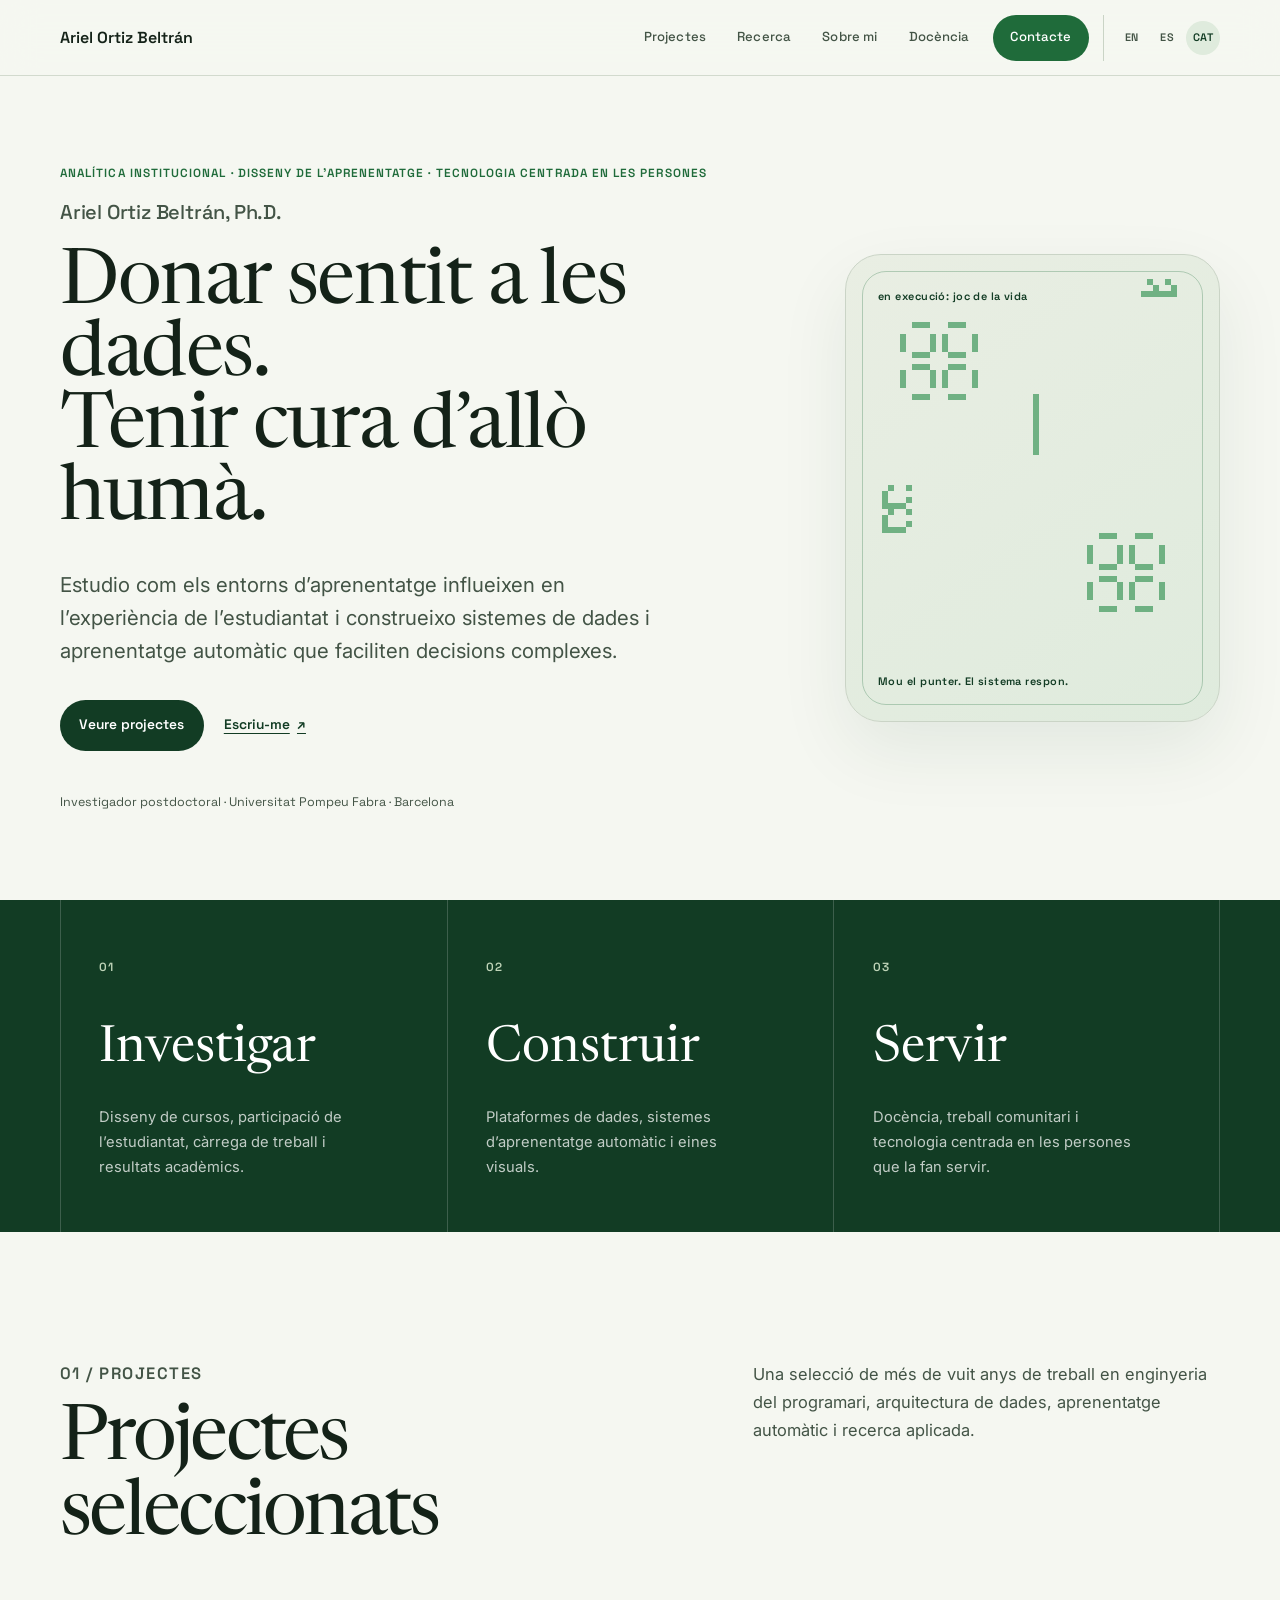
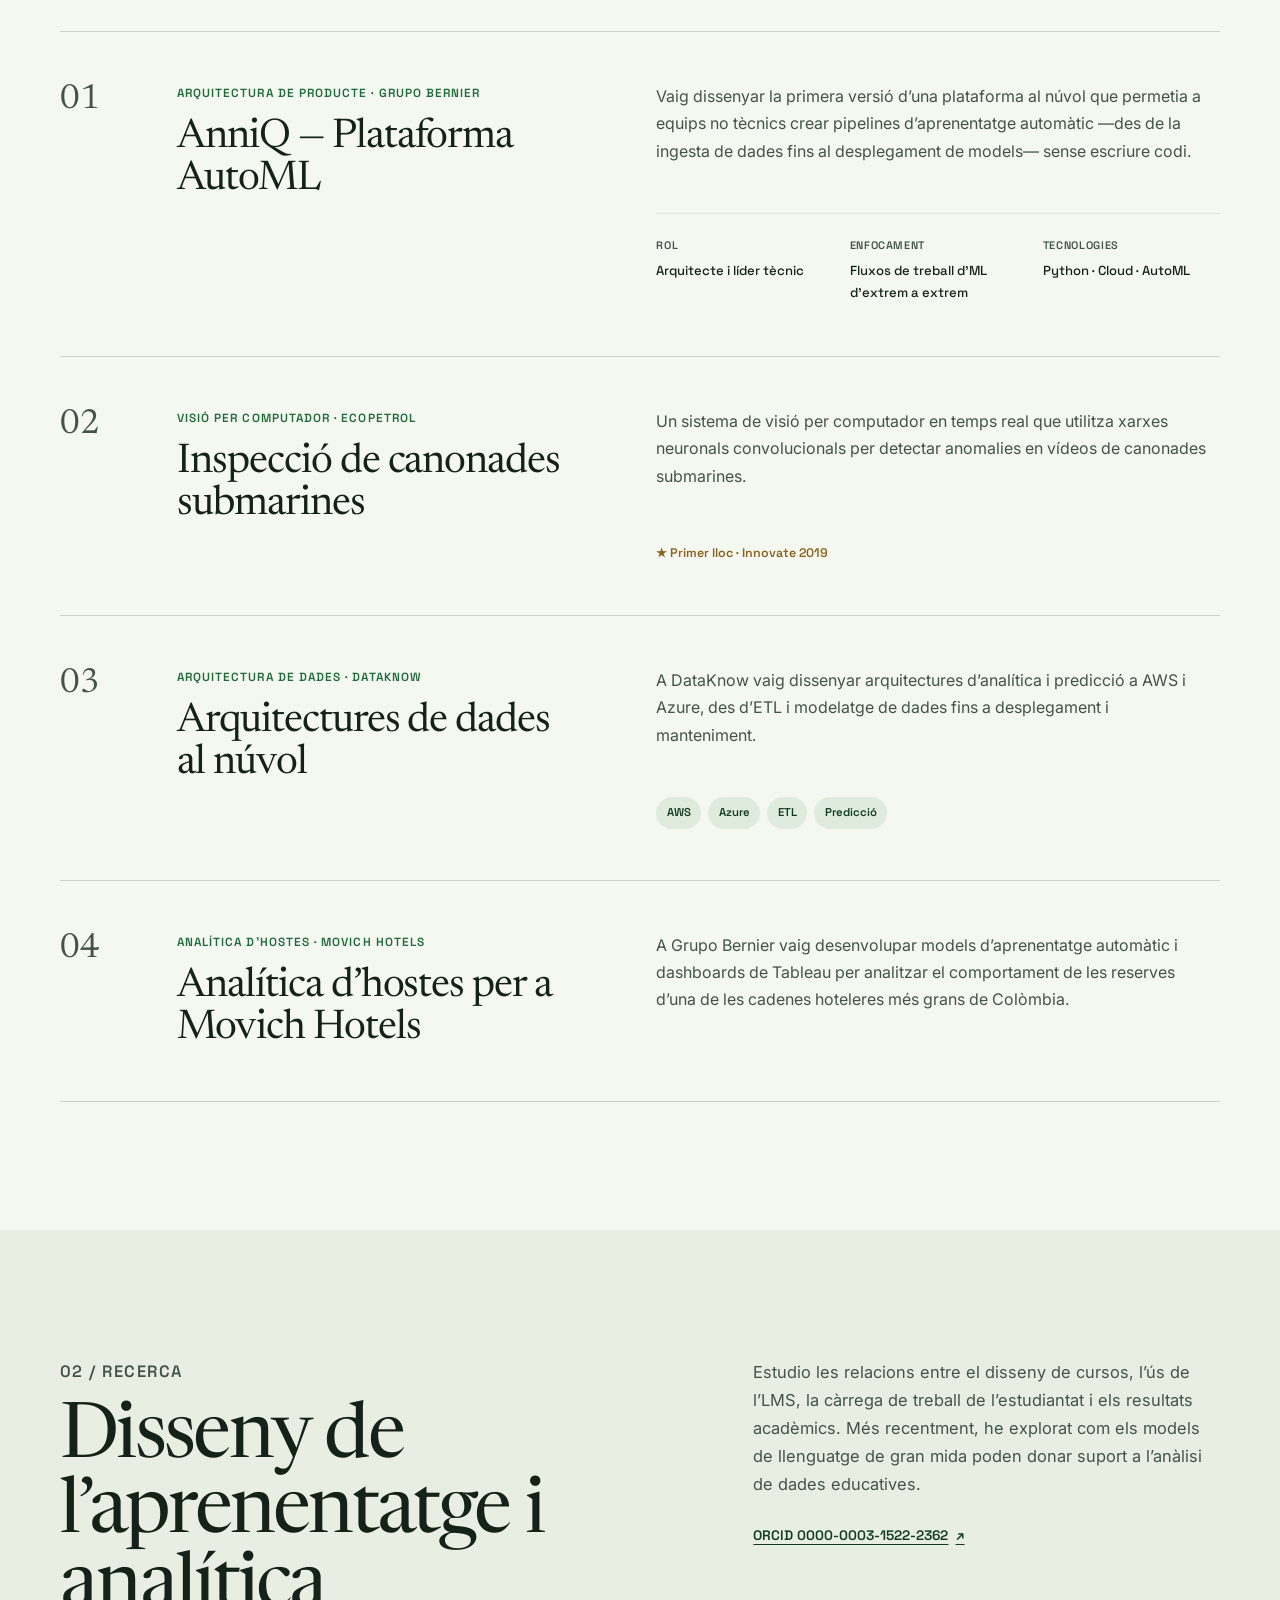
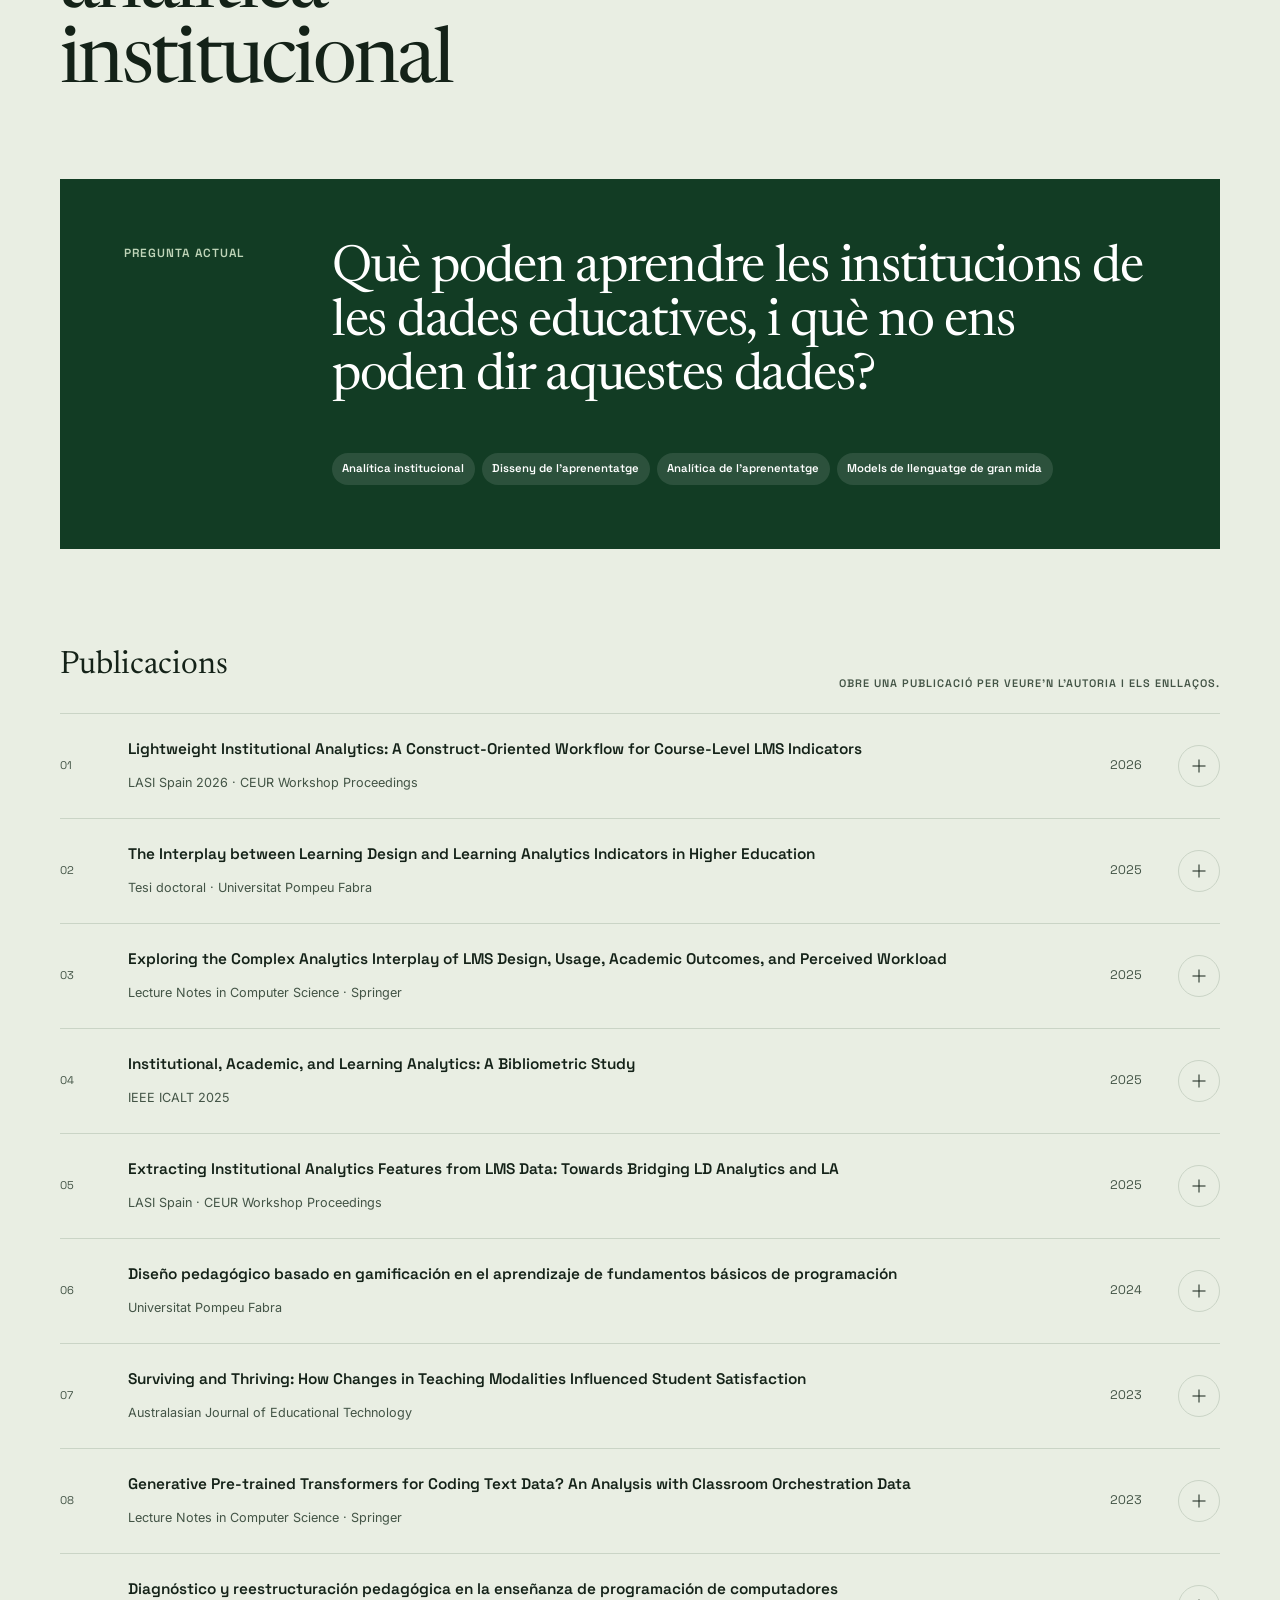
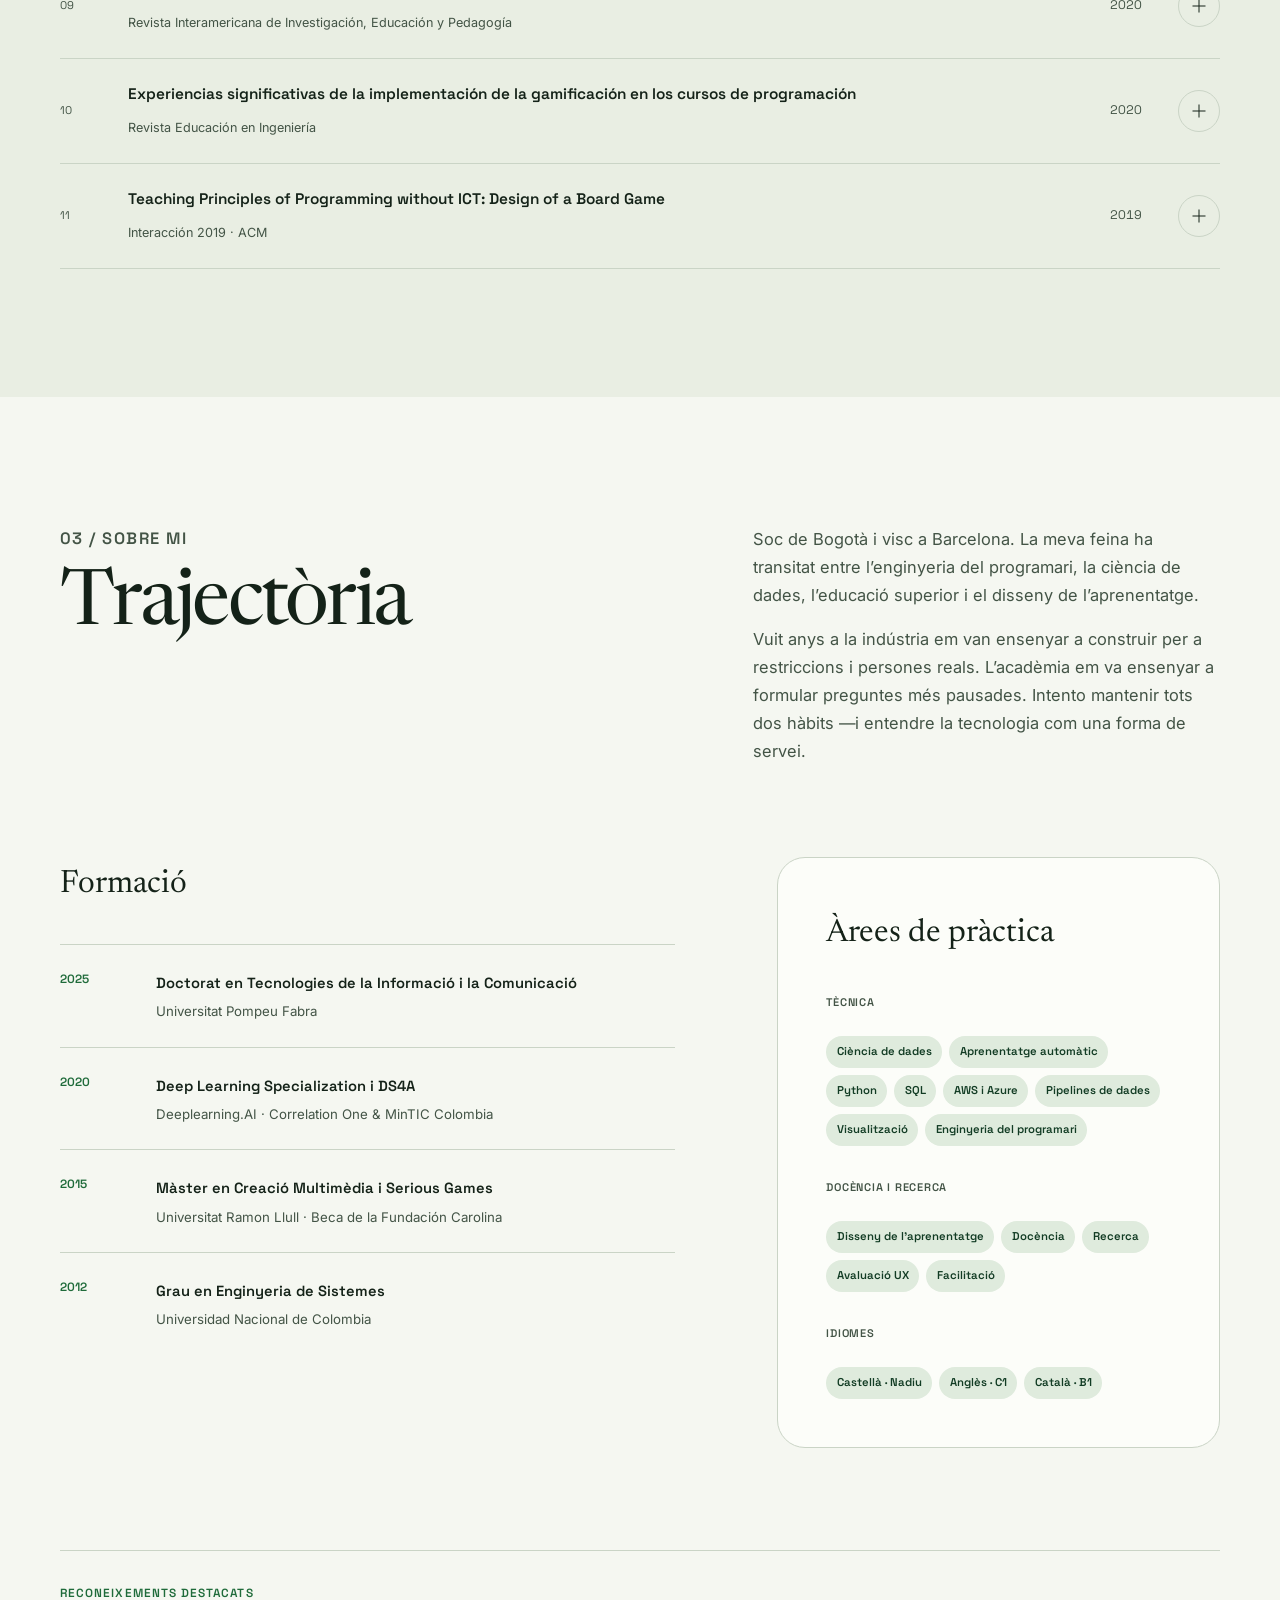
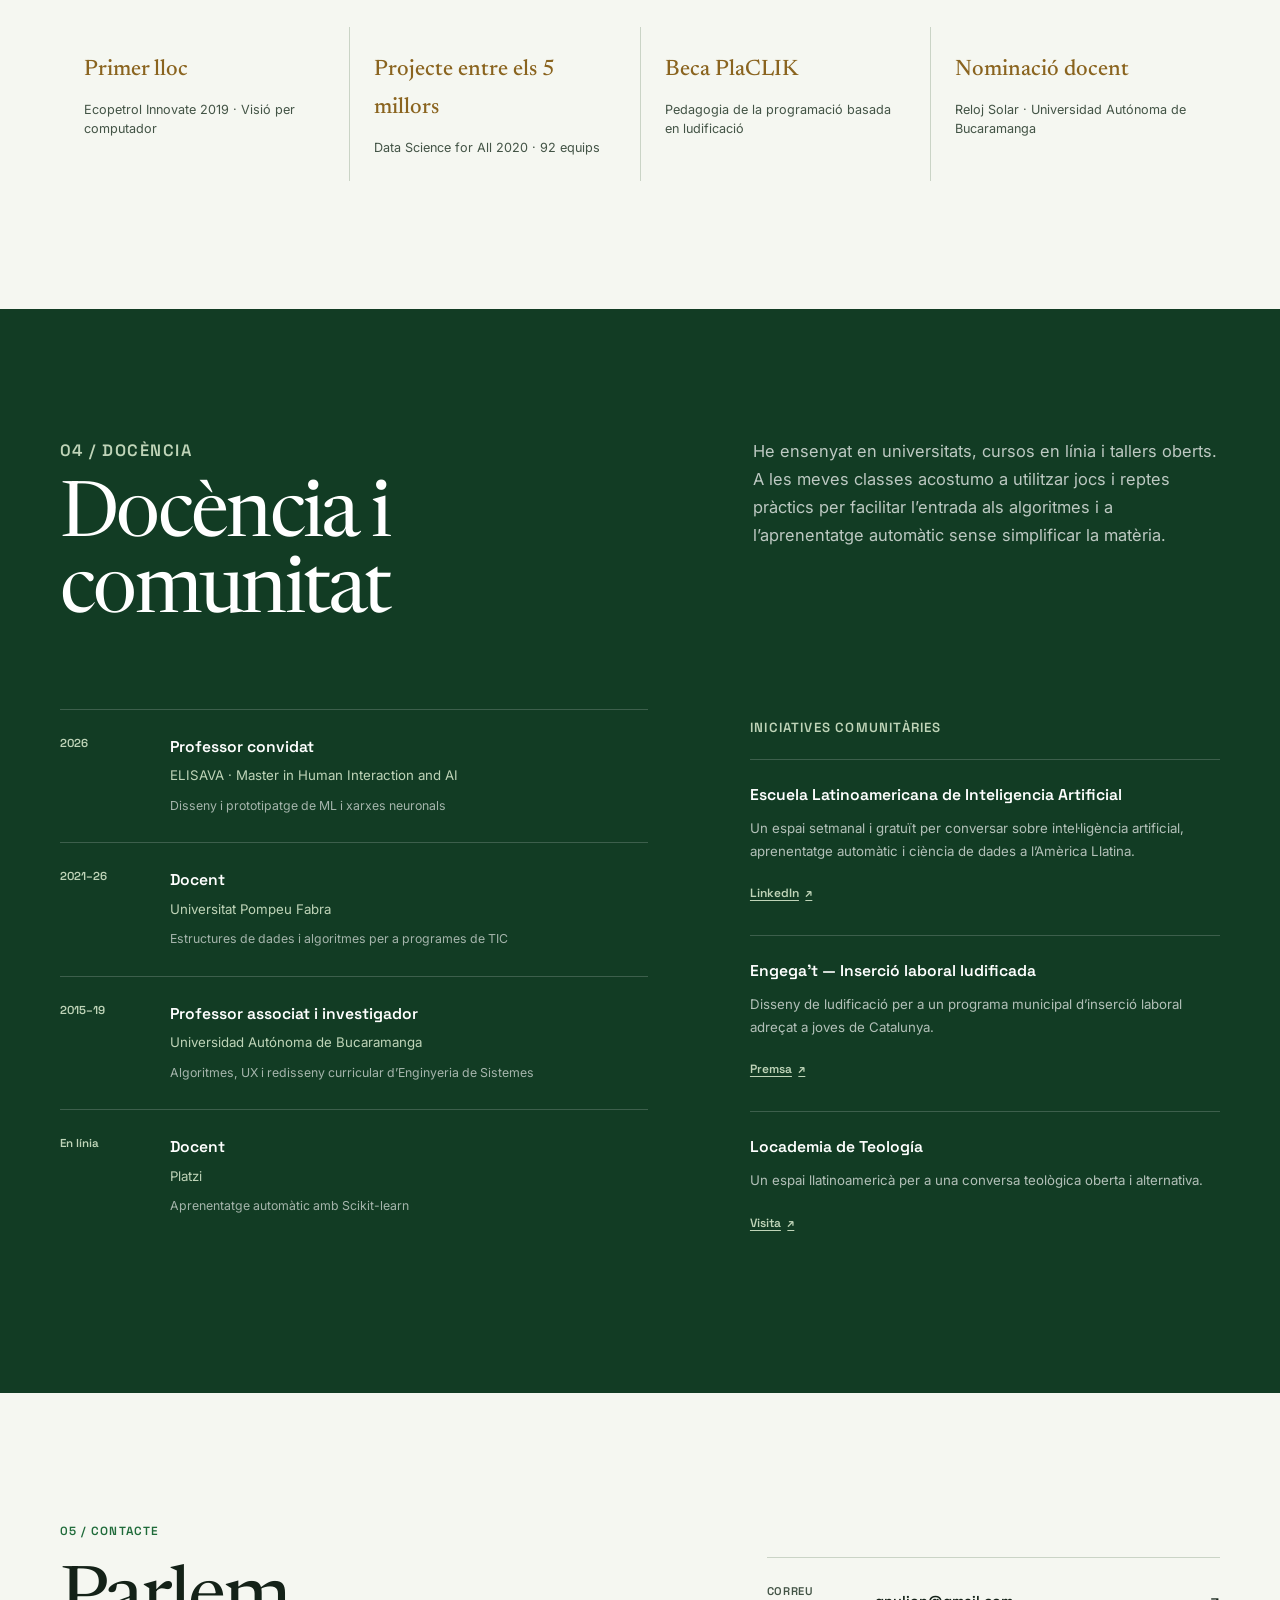
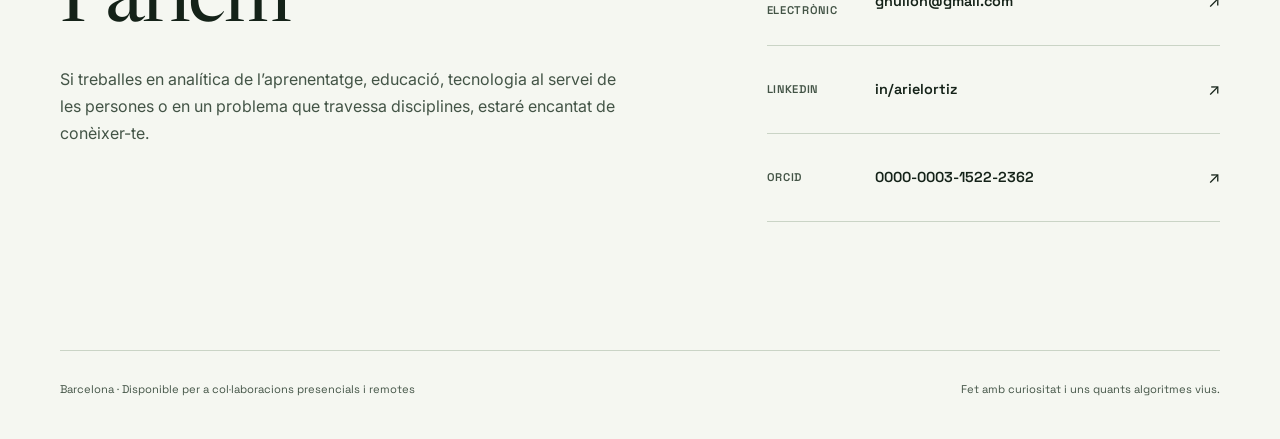
==== commit f3a2d3ef: "Add LASI Spain 2026 publication" ====
--- a/ca/index.html
+++ b/ca/index.html
@@ -21,7 +21,7 @@
   <link rel="preconnect" href="https://fonts.googleapis.com">
   <link rel="preconnect" href="https://fonts.gstatic.com" crossorigin>
   <link href="https://fonts.googleapis.com/css2?family=Newsreader:opsz,wght@6..72,400;6..72,500&amp;family=Space+Grotesk:wght@400;500;600&amp;family=Inter:wght@400;500&amp;display=swap" rel="stylesheet">
-  <link rel="stylesheet" href="/css/style.css?v=i18n-20260901-5">
+  <link rel="stylesheet" href="/css/style.css?v=i18n-20260902-1">
 </head>
 <body>
   <a href="#main" class="skip-link">Ves al contingut</a>
@@ -190,141 +190,156 @@
         </div>
 
         <ol class="publications">
-          <li class="pub" data-year="2025">
+          <li class="pub" data-year="2026">
             <button class="pub-header" aria-expanded="false" aria-controls="pub-1-details">
               <span class="pub-index">01</span>
+              <span class="pub-title" lang="en">Lightweight Institutional Analytics: A Construct-Oriented Workflow for Course-Level LMS Indicators</span>
+              <span class="pub-venue">LASI Spain 2026 · CEUR Workshop Proceedings</span>
+              <span class="pub-year">2026</span>
+              <span class="pub-toggle" aria-hidden="true"></span>
+            </button>
+            <div id="pub-1-details" class="pub-details" hidden>
+              <p class="pub-authors">Ortiz-Beltrán, A. &amp; Hernández-Leo, D.</p>
+              <a href="https://ceur-ws.org/Vol-4235/paper7.pdf" target="_blank" rel="noopener noreferrer" class="text-link">Article <span aria-hidden="true">↗</span></a>
+              <a href="https://lasi26.snola.es/" target="_blank" rel="noopener noreferrer" class="text-link">LASI Spain 2026 <span aria-hidden="true">↗</span></a>
+            </div>
+          </li>
+
+          <li class="pub" data-year="2025">
+            <button class="pub-header" aria-expanded="false" aria-controls="pub-2-details">
+              <span class="pub-index">02</span>
               <span class="pub-title" lang="en">The Interplay between Learning Design and Learning Analytics Indicators in Higher Education</span>
               <span class="pub-venue">Tesi doctoral · Universitat Pompeu Fabra</span>
               <span class="pub-year">2025</span>
               <span class="pub-toggle" aria-hidden="true"></span>
             </button>
-            <div id="pub-1-details" class="pub-details" hidden>
+            <div id="pub-2-details" class="pub-details" hidden>
               <p class="pub-authors">Ortiz-Beltrán, Ariel</p>
               <a href="https://hdl.handle.net/10803/695430" target="_blank" rel="noopener noreferrer" class="text-link">Veure la tesi <span aria-hidden="true">↗</span></a>
             </div>
           </li>
 
           <li class="pub" data-year="2025">
-            <button class="pub-header" aria-expanded="false" aria-controls="pub-2-details">
-              <span class="pub-index">02</span>
+            <button class="pub-header" aria-expanded="false" aria-controls="pub-3-details">
+              <span class="pub-index">03</span>
               <span class="pub-title" lang="en">Exploring the Complex Analytics Interplay of LMS Design, Usage, Academic Outcomes, and Perceived Workload</span>
               <span class="pub-venue">Lecture Notes in Computer Science · Springer</span>
               <span class="pub-year">2025</span>
               <span class="pub-toggle" aria-hidden="true"></span>
             </button>
-            <div id="pub-2-details" class="pub-details" hidden>
+            <div id="pub-3-details" class="pub-details" hidden>
               <p class="pub-authors">Ortiz-Beltrán, A., Marques, F., &amp; Hernández-Leo, D.</p>
               <a href="https://doi.org/10.1007/978-3-032-03873-9_26" target="_blank" rel="noopener noreferrer" class="text-link">DOI <span aria-hidden="true">↗</span></a>
             </div>
           </li>
 
           <li class="pub" data-year="2025">
-            <button class="pub-header" aria-expanded="false" aria-controls="pub-3-details">
-              <span class="pub-index">03</span>
+            <button class="pub-header" aria-expanded="false" aria-controls="pub-4-details">
+              <span class="pub-index">04</span>
               <span class="pub-title" lang="en">Institutional, Academic, and Learning Analytics: A Bibliometric Study</span>
               <span class="pub-venue">IEEE ICALT 2025</span>
               <span class="pub-year">2025</span>
               <span class="pub-toggle" aria-hidden="true"></span>
             </button>
-            <div id="pub-3-details" class="pub-details" hidden>
+            <div id="pub-4-details" class="pub-details" hidden>
               <p class="pub-authors">Marques, F., Ortiz-Beltrán, A., Hernández-Leo, D., &amp; Castillo, C.</p>
               <a href="https://doi.org/10.1109/ICALT64023.2025.00043" target="_blank" rel="noopener noreferrer" class="text-link">DOI <span aria-hidden="true">↗</span></a>
             </div>
           </li>
 
           <li class="pub" data-year="2025">
-            <button class="pub-header" aria-expanded="false" aria-controls="pub-4-details">
-              <span class="pub-index">04</span>
+            <button class="pub-header" aria-expanded="false" aria-controls="pub-5-details">
+              <span class="pub-index">05</span>
               <span class="pub-title" lang="en">Extracting Institutional Analytics Features from LMS Data: Towards Bridging LD Analytics and LA</span>
               <span class="pub-venue">LASI Spain · CEUR Workshop Proceedings</span>
               <span class="pub-year">2025</span>
               <span class="pub-toggle" aria-hidden="true"></span>
             </button>
-            <div id="pub-4-details" class="pub-details" hidden>
+            <div id="pub-5-details" class="pub-details" hidden>
               <p class="pub-authors">Ortiz-Beltrán, A. &amp; Hernández-Leo, D.</p>
               <a href="https://ceur-ws.org/Vol-4148/Paper2.pdf" target="_blank" rel="noopener noreferrer" class="text-link">Article <span aria-hidden="true">↗</span></a>
             </div>
           </li>
 
           <li class="pub" data-year="2024">
-            <button class="pub-header" aria-expanded="false" aria-controls="pub-5-details">
-              <span class="pub-index">05</span>
+            <button class="pub-header" aria-expanded="false" aria-controls="pub-6-details">
+              <span class="pub-index">06</span>
               <span class="pub-title" lang="es">Diseño pedagógico basado en gamificación en el aprendizaje de fundamentos básicos de programación</span>
               <span class="pub-venue">Universitat Pompeu Fabra</span>
               <span class="pub-year">2024</span>
               <span class="pub-toggle" aria-hidden="true"></span>
             </button>
-            <div id="pub-5-details" class="pub-details" hidden>
+            <div id="pub-6-details" class="pub-details" hidden>
               <p class="pub-authors">Santos Rodríguez, P. &amp; Ortiz Beltrán, A.</p>
               <a href="https://hdl.handle.net/10230/70405" target="_blank" rel="noopener noreferrer" class="text-link">Veure <span aria-hidden="true">↗</span></a>
             </div>
           </li>
 
           <li class="pub" data-year="2023">
-            <button class="pub-header" aria-expanded="false" aria-controls="pub-6-details">
-              <span class="pub-index">06</span>
+            <button class="pub-header" aria-expanded="false" aria-controls="pub-7-details">
+              <span class="pub-index">07</span>
               <span class="pub-title" lang="en">Surviving and Thriving: How Changes in Teaching Modalities Influenced Student Satisfaction</span>
               <span class="pub-venue">Australasian Journal of Educational Technology</span>
               <span class="pub-year">2023</span>
               <span class="pub-toggle" aria-hidden="true"></span>
             </button>
-            <div id="pub-6-details" class="pub-details" hidden>
+            <div id="pub-7-details" class="pub-details" hidden>
               <p class="pub-authors">Ortiz Beltrán, A., Hernandez-Leo, D., &amp; Amarasinghe, I.</p>
               <a href="https://doi.org/10.14742/ajet.8958" target="_blank" rel="noopener noreferrer" class="text-link">DOI <span aria-hidden="true">↗</span></a>
             </div>
           </li>
 
           <li class="pub" data-year="2023">
-            <button class="pub-header" aria-expanded="false" aria-controls="pub-7-details">
-              <span class="pub-index">07</span>
+            <button class="pub-header" aria-expanded="false" aria-controls="pub-8-details">
+              <span class="pub-index">08</span>
               <span class="pub-title" lang="en">Generative Pre-trained Transformers for Coding Text Data? An Analysis with Classroom Orchestration Data</span>
               <span class="pub-venue">Lecture Notes in Computer Science · Springer</span>
               <span class="pub-year">2023</span>
               <span class="pub-toggle" aria-hidden="true"></span>
             </button>
-            <div id="pub-7-details" class="pub-details" hidden>
+            <div id="pub-8-details" class="pub-details" hidden>
               <p class="pub-authors">Amarasinghe, I., Marques, F., Ortiz-Beltrán, A., &amp; Hernández-Leo, D.</p>
               <a href="https://doi.org/10.1007/978-3-031-42682-7_3" target="_blank" rel="noopener noreferrer" class="text-link">DOI <span aria-hidden="true">↗</span></a>
             </div>
           </li>
 
           <li class="pub" data-year="2020">
-            <button class="pub-header" aria-expanded="false" aria-controls="pub-8-details">
-              <span class="pub-index">08</span>
+            <button class="pub-header" aria-expanded="false" aria-controls="pub-9-details">
+              <span class="pub-index">09</span>
               <span class="pub-title" lang="es">Diagnóstico y reestructuración pedagógica en la enseñanza de programación de computadores</span>
               <span class="pub-venue">Revista Interamericana de Investigación, Educación y Pedagogía</span>
               <span class="pub-year">2020</span>
               <span class="pub-toggle" aria-hidden="true"></span>
             </button>
-            <div id="pub-8-details" class="pub-details" hidden>
+            <div id="pub-9-details" class="pub-details" hidden>
               <p class="pub-authors">Ramírez Prada, P.C., Ortiz Beltrán, A.O., &amp; Lobo Quintero, R.A.</p>
               <a href="https://doi.org/10.15332/25005421.6000" target="_blank" rel="noopener noreferrer" class="text-link">DOI <span aria-hidden="true">↗</span></a>
             </div>
           </li>
 
           <li class="pub" data-year="2020">
-            <button class="pub-header" aria-expanded="false" aria-controls="pub-9-details">
-              <span class="pub-index">09</span>
+            <button class="pub-header" aria-expanded="false" aria-controls="pub-10-details">
+              <span class="pub-index">10</span>
               <span class="pub-title" lang="es">Experiencias significativas de la implementación de la gamificación en los cursos de programación</span>
               <span class="pub-venue">Revista Educación en Ingeniería</span>
               <span class="pub-year">2020</span>
               <span class="pub-toggle" aria-hidden="true"></span>
             </button>
-            <div id="pub-9-details" class="pub-details" hidden>
+            <div id="pub-10-details" class="pub-details" hidden>
               <p class="pub-authors">Ramírez, P., Ortiz-Beltran, A., &amp; Lobo-Quintero, R.</p>
               <a href="https://doi.org/10.26507/REI.V15N29.1031" target="_blank" rel="noopener noreferrer" class="text-link">DOI <span aria-hidden="true">↗</span></a>
             </div>
           </li>
 
           <li class="pub" data-year="2019">
-            <button class="pub-header" aria-expanded="false" aria-controls="pub-10-details">
-              <span class="pub-index">10</span>
+            <button class="pub-header" aria-expanded="false" aria-controls="pub-11-details">
+              <span class="pub-index">11</span>
               <span class="pub-title" lang="en">Teaching Principles of Programming without ICT: Design of a Board Game</span>
               <span class="pub-venue">Interacción 2019 · ACM</span>
               <span class="pub-year">2019</span>
               <span class="pub-toggle" aria-hidden="true"></span>
             </button>
-            <div id="pub-10-details" class="pub-details" hidden>
+            <div id="pub-11-details" class="pub-details" hidden>
               <p class="pub-authors">Espinosa C., M.A., Uribe O., N.A., Sarmiento, R.E., Casanova, P.E., &amp; Ortiz-Beltrán, A.</p>
               <a href="https://doi.org/10.1145/3335595.3335627" target="_blank" rel="noopener noreferrer" class="text-link">DOI <span aria-hidden="true">↗</span></a>
             </div>
--- a/css/style.css
+++ b/css/style.css
@@ -750,7 +750,7 @@
 }
 
 .pub-details {
-  padding: 0 0 1.5rem 68px;
+  padding: 0.75rem 0 1.5rem 68px;
 }
 
 .pub-details[hidden] {
@@ -765,6 +765,10 @@
 
 .pub-details .text-link {
   min-height: 36px;
+}
+
+.pub-details .text-link + .text-link {
+  margin-left: 1rem;
 }
 
 .about-grid {
